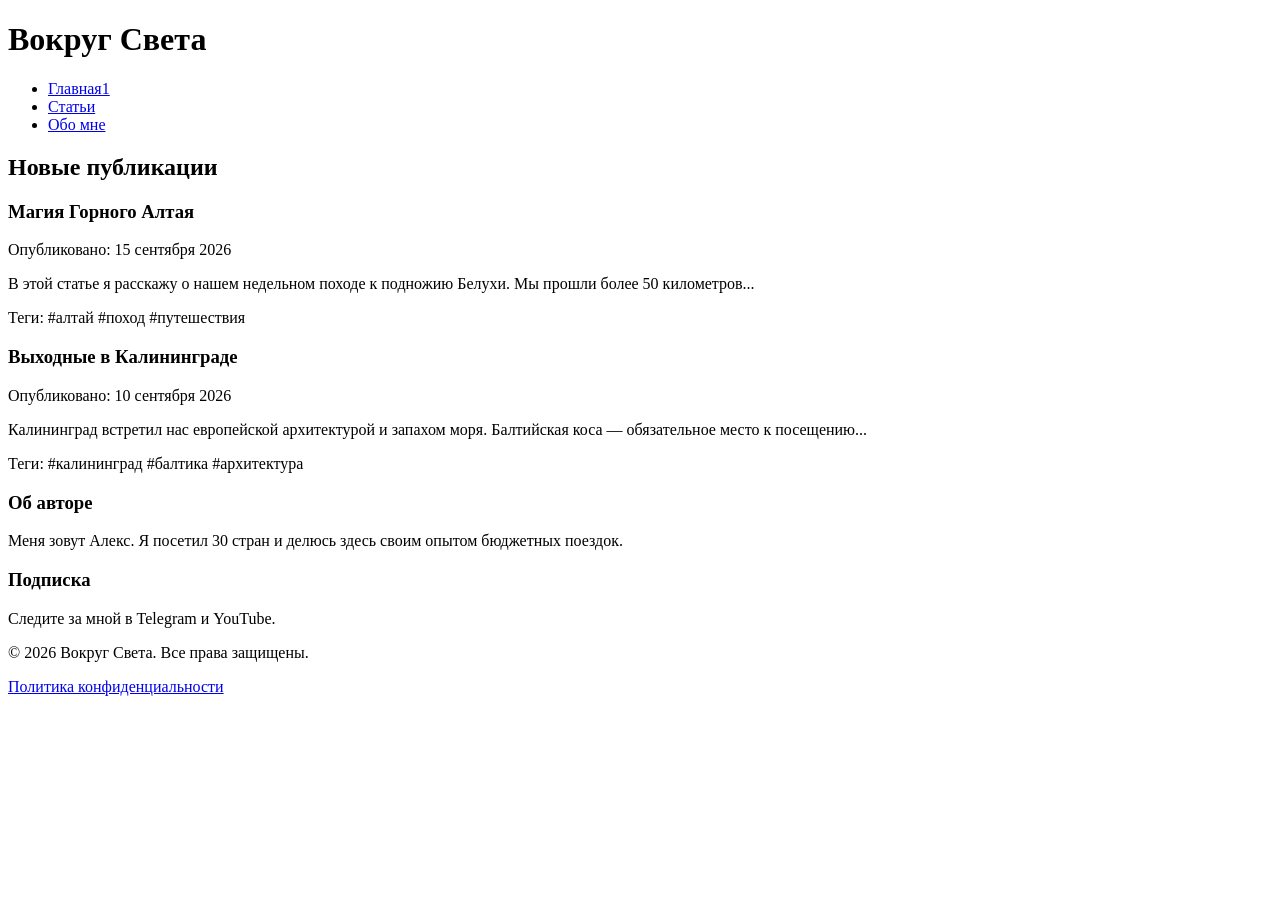
==== index.html @ 43a8d1fc "Add files via upload" ====
<!DOCTYPE html>
<html lang="ru">
<head>
    <meta charset="UTF-8">
    <meta name="viewport" content="width=device-width, initial-scale=1.0">
    <title>Блог о путешествиях | Главная</title>
</head>
<body>

    <!-- Шапка сайта (Заголовок и навигация) -->
    <header>
        <h1>Вокруг Света</h1>
        <nav>
            <ul>
                <li><a href="#home">Главная1</a></li>
                <li><a href="#articles">Статьи</a></li>
                <li><a href="#about">Обо мне</a></li>
            </ul>
        </nav>
    </header>

    <!-- Основное содержимое страницы (только одно на странице) -->
    <main>

        <!-- Крупный логический раздел: Список статей -->
        <section id="articles">
            <h2>Новые публикации</h2>

            <!-- Независимый, самодостаточный блок: Статья 1 -->
            <article>
                <header>
                    <h3>Магия Горного Алтая</h3>
                    <p>Опубликовано: <time datetime="2026-09-15">15 сентября 2026</time></p>
                </header>
                <p>В этой статье я расскажу о нашем недельном походе к подножию Белухи. Мы прошли более 50 километров...</p>
                <footer>
                    <p>Теги: #алтай #поход #путешествия</p>
                </footer>
            </article>

            <!-- Независимый, самодостаточный блок: Статья 2 -->
            <article>
                <header>
                    <h3>Выходные в Калининграде</h3>
                    <p>Опубликовано: <time datetime="2026-09-10">10 сентября 2026</time></p>
                </header>
                <p>Калининград встретил нас европейской архитектурой и запахом моря. Балтийская коса — обязательное место к посещению...</p>
                <footer>
                    <p>Теги: #калининград #балтика #архитектура</p>
                </footer>
            </article>

        </section>

        <!-- Боковая панель (Дополнительный контент, косвенно связанный с основным) -->
        <aside id="about">
            <h3>Об авторе</h3>
            <p>Меня зовут Алекс. Я посетил 30 стран и делюсь здесь своим опытом бюджетных поездок.</p>
            <h3>Подписка</h3>
            <p>Следите за мной в Telegram и YouTube.</p>
        </aside>

    </main>

    <!-- Подвал сайта (Юридическая информация, копирайт) -->
    <footer>
        <p>&copy; 2026 Вокруг Света. Все права защищены.</p>
        <p><a href="#privacy">Политика конфиденциальности</a></p>
    </footer>

</body>
</html>
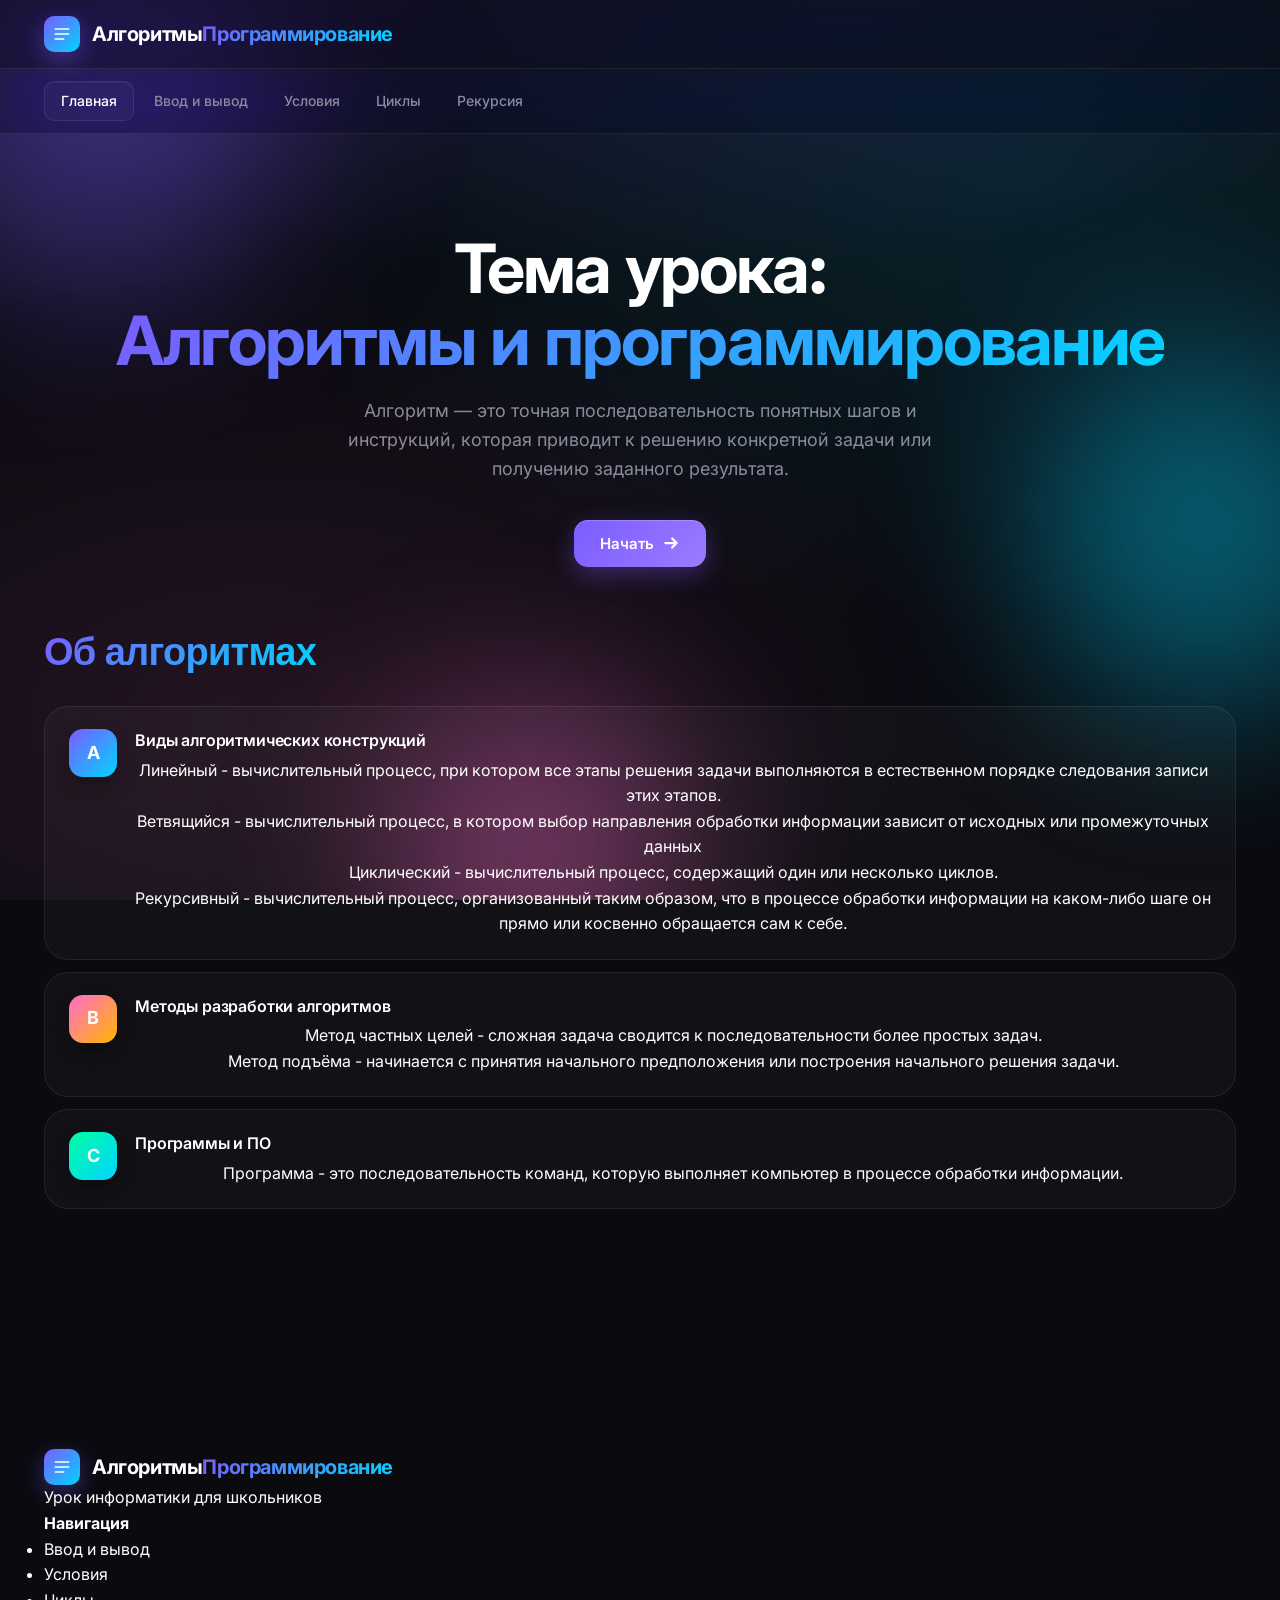
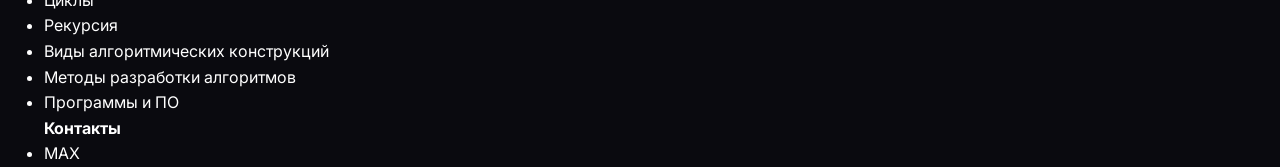
==== commit 308dd045: "Add files via upload" ====
--- a/index.html
+++ b/index.html
@@ -1,72 +1,210 @@
-<!DOCTYPE html>
-<html lang="ru">
-<head>
-    <meta charset="UTF-8">
-    <meta name="viewport" content="width=device-width, initial-scale=1.0">
-    <title>Блог о путешествиях | Главная</title>
-</head>
-<body>
-
-    <!-- Шапка сайта (Заголовок и навигация) -->
-    <header>
-        <h1>Вокруг Света</h1>
-        <nav>
-            <ul>
-                <li><a href="#home">Главная1</a></li>
-                <li><a href="#articles">Статьи</a></li>
-                <li><a href="#about">Обо мне</a></li>
-            </ul>
-        </nav>
-    </header>
-
-    <!-- Основное содержимое страницы (только одно на странице) -->
-    <main>
-
-        <!-- Крупный логический раздел: Список статей -->
-        <section id="articles">
-            <h2>Новые публикации</h2>
-
-            <!-- Независимый, самодостаточный блок: Статья 1 -->
-            <article>
-                <header>
-                    <h3>Магия Горного Алтая</h3>
-                    <p>Опубликовано: <time datetime="2026-09-15">15 сентября 2026</time></p>
-                </header>
-                <p>В этой статье я расскажу о нашем недельном походе к подножию Белухи. Мы прошли более 50 километров...</p>
-                <footer>
-                    <p>Теги: #алтай #поход #путешествия</p>
-                </footer>
-            </article>
-
-            <!-- Независимый, самодостаточный блок: Статья 2 -->
-            <article>
-                <header>
-                    <h3>Выходные в Калининграде</h3>
-                    <p>Опубликовано: <time datetime="2026-09-10">10 сентября 2026</time></p>
-                </header>
-                <p>Калининград встретил нас европейской архитектурой и запахом моря. Балтийская коса — обязательное место к посещению...</p>
-                <footer>
-                    <p>Теги: #калининград #балтика #архитектура</p>
-                </footer>
-            </article>
-
-        </section>
-
-        <!-- Боковая панель (Дополнительный контент, косвенно связанный с основным) -->
-        <aside id="about">
-            <h3>Об авторе</h3>
-            <p>Меня зовут Алекс. Я посетил 30 стран и делюсь здесь своим опытом бюджетных поездок.</p>
-            <h3>Подписка</h3>
-            <p>Следите за мной в Telegram и YouTube.</p>
-        </aside>
-
-    </main>
-
-    <!-- Подвал сайта (Юридическая информация, копирайт) -->
-    <footer>
-        <p>&copy; 2026 Вокруг Света. Все права защищены.</p>
-        <p><a href="#privacy">Политика конфиденциальности</a></p>
-    </footer>
-
-</body>
+<!DOCTYPE html>
+<html lang="ru">
+<head>
+    <meta charset="UTF-8">
+    <meta name="viewport" content="width=device-width, initial-scale=1.0">
+    <title>Алгоритмы и программирование. Урок для школьников</title>
+    <link rel="preconnect" href="https://fonts.googleapis.com">
+    <link rel="preconnect" href="https://fonts.gstatic.com" crossorigin>
+    <link href="https://fonts.googleapis.com/css2?family=Inter:wght@300;400;500;600;700;800;900&family=Space+Grotesk:wght@400;500;600;700&display=swap" rel="stylesheet">
+    <link rel="stylesheet" href="style.css">
+</head>
+<body>
+    <!-- Анимированный фон -->
+    <div class="bg-gradient"></div>
+    <div class="bg-orbs">
+        <div class="orb orb-1"></div>
+        <div class="orb orb-2"></div>
+        <div class="orb orb-3"></div>
+    </div>
+
+    <!-- Шапка -->
+    <header class="header">
+        <div class="container header-inner">
+            <a href="#" class="logo">
+                <div class="logo-mark">
+                    <svg viewBox="0 0 24 24" fill="none" xmlns="http://www.w3.org/2000/svg">
+                        <path d="M4 6h16M4 12h16M4 18h10" stroke="currentColor" stroke-width="2" stroke-linecap="round"/>
+                    </svg>
+                </div>
+                <span class="logo-text">Алгоритмы<em>Программирование</em></span>
+            </a>
+
+            <div class="header-actions">
+                
+            </div>
+        </div>
+    </header>
+
+    <!-- Навигация -->
+    <nav class="navigation">
+        <div class="container nav-inner">
+            <ul class="nav-menu">
+                <li><a href="#" class="nav-link active">Главная</a></li>
+                <li><a href="#" class="nav-link">Ввод и вывод</a></li>
+                <li><a href="#" class="nav-link">Условия</a></li>
+                <li><a href="#" class="nav-link">Циклы</a></li>
+                <li><a href="#" class="nav-link">Рекурсия</a></li>
+            </ul>
+        </div>
+    </nav>
+
+    <!-- Основной контент -->
+    <main class="main">
+        <div class="container">
+
+            <!-- Hero -->
+            <section class="hero">
+                <h1 class="hero-title">
+                    Тема урока:<br>
+                    <span class="gradient-text">Алгоритмы и программирование</span>
+                </h1>
+                <p class="hero-subtitle">
+                    Алгоритм — это точная последовательность понятных шагов и инструкций, 
+                    которая приводит к решению конкретной задачи или получению заданного 
+                    результата.
+                </p>
+                <div class="hero-actions">
+                    <button class="btn btn-primary btn-lg">
+                        Начать
+                        <svg width="18" height="18" viewBox="0 0 16 16" fill="none">
+                            <path d="M3 8h10M9 4l4 4-4 4" stroke="currentColor" stroke-width="2" stroke-linecap="round" stroke-linejoin="round"/>
+                        </svg>
+                    </button>
+                </div>
+
+
+            <!-- Обсуждения -->
+            <section class="section">
+                <div class="section-head">
+                    <h2 class="section-title"><span class="gradient-text">Об алгоритмах</span></h2>
+                </div>
+
+                <div class="discussions-list">
+                    <article class="discussion-item">
+                        <div class="avatar avatar-gradient-1">А</div>
+                        <div class="discussion-content">
+                            <div class="discussion-top">
+                                <h3><a href="#">Виды алгоритмических конструкций</a></h3>
+                            </div>
+                            <p>Линейный - вычислительный процесс, при
+                                котором все этапы решения задачи
+                                выполняются в естественном порядке следования
+                                записи этих этапов.
+                            </p>
+                            <p>Ветвящийся - вычислительный процесс, в котором
+                                выбор направления обработки информации зависит от
+                                исходных или промежуточных данных
+                            </p>
+                            <p>Циклический - вычислительный процесс, содержащий
+                                один или несколько циклов.
+                            </p>
+                            <p>Рекурсивный - вычислительный процесс, организованный
+                                таким образом, что в процессе обработки информации на каком-либо
+                                шаге он прямо или косвенно обращается сам к себе.
+                            </p>
+                            </p>
+                        </div>
+                    </article>
+
+                    <article class="discussion-item">
+                        <div class="avatar avatar-gradient-2">B</div>
+                        <div class="discussion-content">
+                            <div class="discussion-top">
+                                <h3><a href="#">Методы разработки алгоритмов</a></h3>
+                            </div>
+                            <p>Метод частных целей - сложная задача сводится
+                                к последовательности более простых задач.
+                            </p>
+                            <p>Метод подъёма - начинается с принятия начального
+                                предположения или построения начального 
+                                решения задачи.
+                            </p>
+                        </div>
+                    </article>
+
+                    <article class="discussion-item">
+                        <div class="avatar avatar-gradient-3">C</div>
+                        <div class="discussion-content">
+                            <div class="discussion-top">
+                                <h3><a href="#">Программы и ПО</a></h3>
+                            </div>
+                            <p>Программа - это последовательность команд,
+                                которую выполняет компьютер в процессе 
+                                обработки информации.
+                            </p>
+                        </div>
+                    </article>
+                </div>
+            </section>
+
+        </div>
+    </main>
+
+    <!-- Подвал -->
+    <footer class="footer">
+        <div class="container">
+            <div class="footer-grid">
+                <div class="footer-brand">
+                    <div class="logo">
+                        <div class="logo-mark">
+                            <svg viewBox="0 0 24 24" fill="none">
+                                <path d="M4 6h16M4 12h16M4 18h10" stroke="currentColor" stroke-width="2" stroke-linecap="round"/>
+                            </svg>
+                        </div>
+                        <span class="logo-text">Алгоритмы<em>Программирование</em></span>
+                    </div>
+                    <p>Урок информатики для школьников</p>
+                </div>
+
+                <div class="footer-col">
+                    <h4>Навигация</h4>
+                    <ul>
+                        <li><a href="#">Ввод и вывод</a></li>
+                        <li><a href="#">Условия</a></li>
+                        <li><a href="#">Циклы</a></li>
+                        <li><a href="#">Рекурсия</a></li>
+                        <li><a href="#">Виды алгоритмических конструкций</a></li>
+                        <li><a href="#">Методы разработки алгоритмов</a></li>
+                        <li><a href="#">Программы и ПО</a></li>
+                    </ul>
+                </div>
+
+                <div class="footer-col">
+                    <h4>Контакты</h4>
+                    <ul>
+                        <li><a href="#">MAX</a></li>
+                    </ul>
+                </div>
+        </div>
+    </footer>
+
+    <script>
+        // Анимация счётчиков
+        const counters = document.querySelectorAll('.stat-value');
+        const animateCount = (el, target) => {
+            const duration = 1500;
+            const start = performance.now();
+            const step = (now) => {
+                const progress = Math.min((now - start) / duration, 1);
+                const eased = 1 - Math.pow(1 - progress, 3);
+                el.textContent = Math.floor(eased * target).toLocaleString('ru-RU');
+                if (progress < 1) requestAnimationFrame(step);
+            };
+            requestAnimationFrame(step);
+        };
+
+        const observer = new IntersectionObserver((entries) => {
+            entries.forEach(entry => {
+                if (entry.isIntersecting) {
+                    const el = entry.target;
+                    animateCount(el, parseInt(el.dataset.count));
+                    observer.unobserve(el);
+                }
+            });
+        }, { threshold: 0.5 });
+
+        counters.forEach(c => observer.observe(c));
+    </script>
+</body>
 </html>
--- a/style.css
+++ b/style.css
@@ -0,0 +1,692 @@
+/* ============ RESET & BASE ============ */
+*, *::before, *::after {
+    margin: 0;
+    padding: 0;
+    box-sizing: border-box;
+}
+
+:root {
+    --bg: #0a0a0f;
+    --bg-soft: #12121a;
+    --surface: rgba(255, 255, 255, 0.03);
+    --surface-hover: rgba(255, 255, 255, 0.06);
+    --border: rgba(255, 255, 255, 0.08);
+    --border-hover: rgba(255, 255, 255, 0.15);
+    --text: #ffffff;
+    --text-muted: #8b8b9e;
+    --text-dim: #5a5a6e;
+    --accent: #7c5cff;
+    --accent-2: #00d4ff;
+    --accent-3: #ff6bcb;
+    --success: #00ffa3;
+    --warning: #ffb800;
+    --radius: 16px;
+    --radius-lg: 24px;
+    --radius-sm: 10px;
+}
+
+html {
+    scroll-behavior: smooth;
+}
+
+body {
+    font-family: 'Inter', -apple-system, BlinkMacSystemFont, sans-serif;
+    background: var(--bg);
+    color: var(--text);
+    line-height: 1.6;
+    min-height: 100vh;
+    overflow-x: hidden;
+    -webkit-font-smoothing: antialiased;
+    -moz-osx-font-smoothing: grayscale;
+}
+
+.container {
+    max-width: 1240px;
+    margin: 0 auto;
+    padding: 0 24px;
+    position: relative;
+    z-index: 2;
+}
+
+a {
+    color: inherit;
+    text-decoration: none;
+}
+
+/* ============ ФОН ============ */
+.bg-gradient {
+    position: fixed;
+    inset: 0;
+    background:
+        radial-gradient(ellipse 80% 50% at 50% -20%, rgba(124, 92, 255, 0.25), transparent),
+        radial-gradient(ellipse 60% 50% at 80% 20%, rgba(0, 212, 255, 0.12), transparent),
+        radial-gradient(ellipse 60% 50% at 20% 80%, rgba(255, 107, 203, 0.1), transparent);
+    z-index: 0;
+    pointer-events: none;
+}
+
+.bg-orbs {
+    position: fixed;
+    inset: 0;
+    overflow: hidden;
+    z-index: 0;
+    pointer-events: none;
+}
+
+.orb {
+    position: absolute;
+    border-radius: 50%;
+    filter: blur(90px);
+    opacity: 0.4;
+    animation: float 20s ease-in-out infinite;
+}
+
+.orb-1 {
+    width: 400px; height: 400px;
+    background: #7c5cff;
+    top: -100px; left: -100px;
+}
+
+.orb-2 {
+    width: 350px; height: 350px;
+    background: #00d4ff;
+    top: 40%; right: -100px;
+    animation-delay: -7s;
+}
+
+.orb-3 {
+    width: 300px; height: 300px;
+    background: #ff6bcb;
+    bottom: -100px; left: 30%;
+    animation-delay: -14s;
+}
+
+@keyframes float {
+    0%, 100% { transform: translate(0, 0) scale(1); }
+    33%      { transform: translate(60px, -40px) scale(1.1); }
+    66%      { transform: translate(-40px, 50px) scale(0.95); }
+}
+
+/* ============ ШАПКА ============ */
+.header {
+    position: sticky;
+    top: 0;
+    z-index: 100;
+    padding: 16px 0;
+    background: rgba(10, 10, 15, 0.6);
+    backdrop-filter: blur(20px) saturate(180%);
+    -webkit-backdrop-filter: blur(20px) saturate(180%);
+    border-bottom: 1px solid var(--border);
+}
+
+.header-inner {
+    display: flex;
+    align-items: center;
+    justify-content: space-between;
+    gap: 20px;
+}
+
+.logo {
+    display: flex;
+    align-items: center;
+    gap: 12px;
+    font-weight: 700;
+    font-size: 20px;
+    letter-spacing: -0.02em;
+}
+
+.logo-mark {
+    width: 36px;
+    height: 36px;
+    display: grid;
+    place-items: center;
+    border-radius: 10px;
+    background: linear-gradient(135deg, var(--accent), var(--accent-2));
+    color: white;
+    box-shadow: 0 8px 24px rgba(124, 92, 255, 0.4);
+}
+
+.logo-mark svg { width: 20px; height: 20px; }
+
+.logo-text em {
+    font-style: normal;
+    background: linear-gradient(135deg, var(--accent), var(--accent-2));
+    -webkit-background-clip: text;
+    background-clip: text;
+    -webkit-text-fill-color: transparent;
+}
+
+.header-actions {
+    display: flex;
+    gap: 10px;
+}
+
+/* ============ КНОПКИ ============ */
+.btn {
+    display: inline-flex;
+    align-items: center;
+    justify-content: center;
+    gap: 8px;
+    padding: 10px 18px;
+    border-radius: 12px;
+    border: none;
+    font-family: inherit;
+    font-size: 14px;
+    font-weight: 600;
+    cursor: pointer;
+    transition: all 0.25s cubic-bezier(0.4, 0, 0.2, 1);
+    white-space: nowrap;
+}
+
+.btn-lg {
+    padding: 14px 26px;
+    font-size: 15px;
+    border-radius: 14px;
+}
+
+.btn-ghost {
+    background: transparent;
+    color: var(--text);
+}
+
+.btn-ghost:hover {
+    background: var(--surface-hover);
+}
+
+.btn-primary {
+    background: linear-gradient(135deg, var(--accent), #9b7cff);
+    color: white;
+    box-shadow: 0 8px 24px rgba(124, 92, 255, 0.35), inset 0 1px 0 rgba(255,255,255,0.2);
+}
+
+.btn-primary:hover {
+    transform: translateY(-2px);
+    box-shadow: 0 12px 32px rgba(124, 92, 255, 0.5), inset 0 1px 0 rgba(255,255,255,0.2);
+}
+
+.btn-glass {
+    background: var(--surface);
+    color: var(--text);
+    border: 1px solid var(--border);
+    backdrop-filter: blur(10px);
+}
+
+.btn-glass:hover {
+    background: var(--surface-hover);
+    border-color: var(--border-hover);
+    transform: translateY(-2px);
+}
+
+/* ============ НАВИГАЦИЯ ============ */
+.navigation {
+    position: sticky;
+    top: 69px;
+    z-index: 90;
+    padding: 12px 0;
+    background: rgba(10, 10, 15, 0.4);
+    backdrop-filter: blur(20px) saturate(180%);
+    -webkit-backdrop-filter: blur(20px) saturate(180%);
+    border-bottom: 1px solid var(--border);
+}
+
+.nav-inner {
+    display: flex;
+    align-items: center;
+    justify-content: space-between;
+    gap: 20px;
+}
+
+.nav-menu {
+    display: flex;
+    align-items: center;
+    gap: 4px;
+    list-style: none;
+}
+
+.nav-link {
+    display: block;
+    padding: 8px 16px;
+    font-size: 14px;
+    font-weight: 500;
+    color: var(--text-muted);
+    border-radius: 10px;
+    transition: all 0.2s ease;
+}
+
+.nav-link:hover {
+    color: var(--text);
+    background: var(--surface-hover);
+}
+
+.nav-link.active {
+    color: var(--text);
+    background: var(--surface);
+    border: 1px solid var(--border);
+    box-shadow: inset 0 1px 0 rgba(255,255,255,0.05);
+}
+
+.search-box {
+    display: flex;
+    align-items: center;
+    gap: 10px;
+    padding: 8px 12px 8px 14px;
+    background: var(--surface);
+    border: 1px solid var(--border);
+    border-radius: 12px;
+    width: 320px;
+    transition: all 0.2s ease;
+}
+
+.search-box:focus-within {
+    border-color: var(--accent);
+    box-shadow: 0 0 0 4px rgba(124, 92, 255, 0.15);
+    background: var(--surface-hover);
+}
+
+.search-icon {
+    color: var(--text-muted);
+    flex-shrink: 0;
+}
+
+.search-input {
+    flex: 1;
+    background: transparent;
+    border: none;
+    outline: none;
+    color: var(--text);
+    font-family: inherit;
+    font-size: 14px;
+    min-width: 0;
+}
+
+.search-input::placeholder {
+    color: var(--text-dim);
+}
+
+.search-kbd {
+    padding: 3px 7px;
+    font-family: 'Space Grotesk', monospace;
+    font-size: 11px;
+    color: var(--text-muted);
+    background: rgba(255,255,255,0.05);
+    border: 1px solid var(--border);
+    border-radius: 5px;
+}
+
+/* ============ ГЛАВНЫЙ БЛОК ============ */
+.main {
+    padding: 60px 0 80px;
+    position: relative;
+    z-index: 1;
+}
+
+/* ============ HERO ============ */
+.hero {
+    text-align: center;
+    padding: 40px 0 80px;
+    position: relative;
+}
+
+.hero-badge {
+    display: inline-flex;
+    align-items: center;
+    gap: 10px;
+    padding: 8px 16px;
+    background: var(--surface);
+    border: 1px solid var(--border);
+    border-radius: 100px;
+    font-size: 13px;
+    color: var(--text-muted);
+    margin-bottom: 28px;
+    backdrop-filter: blur(10px);
+}
+
+.pulse-dot {
+    width: 8px;
+    height: 8px;
+    background: var(--success);
+    border-radius: 50%;
+    position: relative;
+    box-shadow: 0 0 12px var(--success);
+}
+
+.pulse-dot::after {
+    content: '';
+    position: absolute;
+    inset: -4px;
+    border-radius: 50%;
+    background: var(--success);
+    opacity: 0.4;
+    animation: pulse 2s ease-out infinite;
+}
+
+@keyframes pulse {
+    0%   { transform: scale(1); opacity: 0.4; }
+    100% { transform: scale(2); opacity: 0; }
+}
+
+.hero-title {
+    font-family: 'Space Grotesk', 'Inter', sans-serif;
+    font-size: clamp(36px, 6vw, 68px);
+    font-weight: 700;
+    line-height: 1.05;
+    letter-spacing: -0.03em;
+    margin-bottom: 20px;
+}
+
+.gradient-text {
+    background: linear-gradient(135deg, #7c5cff 0%, #00d4ff 50%, #ff6bcb 100%);
+    -webkit-background-clip: text;
+    background-clip: text;
+    -webkit-text-fill-color: transparent;
+    background-size: 200% 200%;
+    animation: gradient-shift 6s ease infinite;
+}
+
+@keyframes gradient-shift {
+    0%, 100% { background-position: 0% 50%; }
+    50%      { background-position: 100% 50%; }
+}
+
+.hero-subtitle {
+    font-size: clamp(15px, 1.6vw, 18px);
+    color: var(--text-muted);
+    max-width: 620px;
+    margin: 0 auto 36px;
+    line-height: 1.6;
+}
+
+.hero-actions {
+    display: flex;
+    gap: 12px;
+    justify-content: center;
+    flex-wrap: wrap;
+    margin-bottom: 64px;
+}
+
+.hero-stats {
+    display: grid;
+    grid-template-columns: repeat(4, 1fr);
+    gap: 16px;
+    max-width: 900px;
+    margin: 0 auto;
+}
+
+.stat-card {
+    padding: 24px 20px;
+    background: var(--surface);
+    border: 1px solid var(--border);
+    border-radius: var(--radius);
+    backdrop-filter: blur(10px);
+    transition: all 0.3s ease;
+}
+
+.stat-card:hover {
+    background: var(--surface-hover);
+    border-color: var(--border-hover);
+    transform: translateY(-4px);
+}
+
+.stat-value {
+    font-family: 'Space Grotesk', sans-serif;
+    font-size: clamp(24px, 3vw, 36px);
+    font-weight: 700;
+    letter-spacing: -0.02em;
+    background: linear-gradient(135deg, #ffffff, #8b8b9e);
+    -webkit-background-clip: text;
+    background-clip: text;
+    -webkit-text-fill-color: transparent;
+    margin-bottom: 4px;
+}
+
+.stat-label {
+    font-size: 13px;
+    color: var(--text-muted);
+    text-transform: uppercase;
+    letter-spacing: 0.08em;
+    font-weight: 500;
+}
+
+/* ============ СЕКЦИИ ============ */
+.section {
+    margin-bottom: 80px;
+}
+
+.section-head {
+    display: flex;
+    align-items: flex-end;
+    justify-content: space-between;
+    gap: 20px;
+    margin-bottom: 32px;
+    flex-wrap: wrap;
+}
+
+.section-title {
+    font-family: 'Space Grotesk', sans-serif;
+    font-size: clamp(26px, 3.2vw, 38px);
+    font-weight: 700;
+    letter-spacing: -0.02em;
+    line-height: 1.15;
+}
+
+.link-arrow {
+    font-size: 14px;
+    font-weight: 600;
+    color: var(--text-muted);
+    transition: color 0.2s ease;
+}
+
+.link-arrow:hover {
+    color: var(--accent);
+}
+
+/* ============ КАТЕГОРИИ ============ */
+.categories-grid {
+    display: grid;
+    grid-template-columns: repeat(auto-fit, minmax(260px, 1fr));
+    gap: 16px;
+}
+
+.category-card {
+    position: relative;
+    padding: 28px 24px;
+    background: var(--surface);
+    border: 1px solid var(--border);
+    border-radius: var(--radius-lg);
+    overflow: hidden;
+    transition: all 0.35s cubic-bezier(0.4, 0, 0.2, 1);
+    display: flex;
+    flex-direction: column;
+    gap: 12px;
+}
+
+.category-card:hover {
+    transform: translateY(-6px);
+    border-color: var(--border-hover);
+    background: var(--surface-hover);
+}
+
+.category-glow {
+    position: absolute;
+    top: -60px;
+    right: -60px;
+    width: 160px;
+    height: 160px;
+    border-radius: 50%;
+    filter: blur(60px);
+    opacity: 0.5;
+    transition: opacity 0.35s ease;
+    pointer-events: none;
+}
+
+.category-card:hover .category-glow { opacity: 0.9; }
+
+.glow-blue   { background: #00d4ff; }
+.glow-purple { background: #7c5cff; }
+.glow-green  { background: #00ffa3; }
+.glow-orange { background: #ff6bcb; }
+
+.category-icon {
+    width: 48px;
+    height: 48px;
+    display: grid;
+    place-items: center;
+    font-size: 24px;
+    background: rgba(255,255,255,0.05);
+    border: 1px solid var(--border);
+    border-radius: 12px;
+    margin-bottom: 4px;
+}
+
+.category-card h3 {
+    font-size: 17px;
+    font-weight: 600;
+    letter-spacing: -0.01em;
+    color: var(--text);
+}
+
+.category-card p {
+    font-size: 13px;
+    color: var(--text-muted);
+    line-height: 1.5;
+    flex: 1;
+}
+
+.category-meta {
+    display: flex;
+    align-items: center;
+    gap: 8px;
+    font-size: 12px;
+    color: var(--text-dim);
+    padding-top: 12px;
+    border-top: 1px solid var(--border);
+    margin-top: auto;
+}
+
+.dot {
+    width: 3px;
+    height: 3px;
+    background: var(--text-dim);
+    border-radius: 50%;
+}
+
+/* ============ ОБСУЖДЕНИЯ ============ */
+.discussions-list {
+    display: flex;
+    flex-direction: column;
+    gap: 12px;
+}
+
+.discussion-item {
+    display: flex;
+    gap: 18px;
+    padding: 22px 24px;
+    background: var(--surface);
+    border: 1px solid var(--border);
+    border-radius: var(--radius-lg);
+    transition: all 0.3s cubic-bezier(0.4, 0, 0.2, 1);
+    position: relative;
+    overflow: hidden;
+}
+
+.discussion-item::before {
+    content: '';
+    position: absolute;
+    left: 0;
+    top: 0;
+    bottom: 0;
+    width: 2px;
+    background: linear-gradient(180deg, var(--accent), var(--accent-2));
+    opacity: 0;
+    transition: opacity 0.3s ease;
+}
+
+.discussion-item:hover {
+    background: var(--surface-hover);
+    border-color: var(--border-hover);
+    transform: translateX(4px);
+}
+
+.discussion-item:hover::before {
+    opacity: 1;
+}
+
+.avatar {
+    width: 48px;
+    height: 48px;
+    border-radius: 14px;
+    display: grid;
+    place-items: center;
+    font-weight: 700;
+    font-size: 18px;
+    color: white;
+    flex-shrink: 0;
+    box-shadow: 0 8px 20px rgba(0,0,0,0.3);
+}
+
+.avatar-gradient-1 {
+    background: linear-gradient(135deg, #7c5cff, #00d4ff);
+}
+.avatar-gradient-2 {
+    background: linear-gradient(135deg, #ff6bcb, #ffb800);
+}
+.avatar-gradient-3 {
+    background: linear-gradient(135deg, #00ffa3, #00d4ff);
+}
+
+.discussion-content {
+    flex: 1;
+    min-width: 0;
+}
+
+.discussion-top {
+    display: flex;
+    align-items: center;
+    gap: 10px;
+    margin-bottom: 6px;
+    flex-wrap: wrap;
+}
+
+.discussion-top h3 {
+    font-size: 16px;
+    font-weight: 600;
+    letter-spacing: -0.01em;
+    line-height: 1.4;
+}
+
+.discussion-top h3 a {
+    color: var(--text);
+    transition: color 0.2s ease;
+}
+
+.discussion-top h3 a:hover {
+    color: var(--accent);
+}
+
+.tag {
+    display: inline-flex;
+    align-items: center;
+    padding: 3px 9px;
+    font-size: 11px;
+    font-weight: 600;
+    border-radius: 100px;
+    letter-spacing: 0.02em;
+    white-space: nowrap;
+}
+
+.tag-hot {
+    background: rgba(255, 107, 203, 0.15);
+    color: #ff6bcb;
+    border: 1px solid rgba(255, 107, 203, 0.3);
+}
+
+.tag-pinned {
+    background: rgba(255, 184, 0, 0.15);
+    color: #ffb800;
+    border: 1px solid rgba(255, 184, 0, 0.3);
+}
+
+.tag-new {
+    background: rgba(0, 255, 163, 0.15);
+    color: #00ffa3;
+    border: 1px solid rgba(0, 255, 163, 0
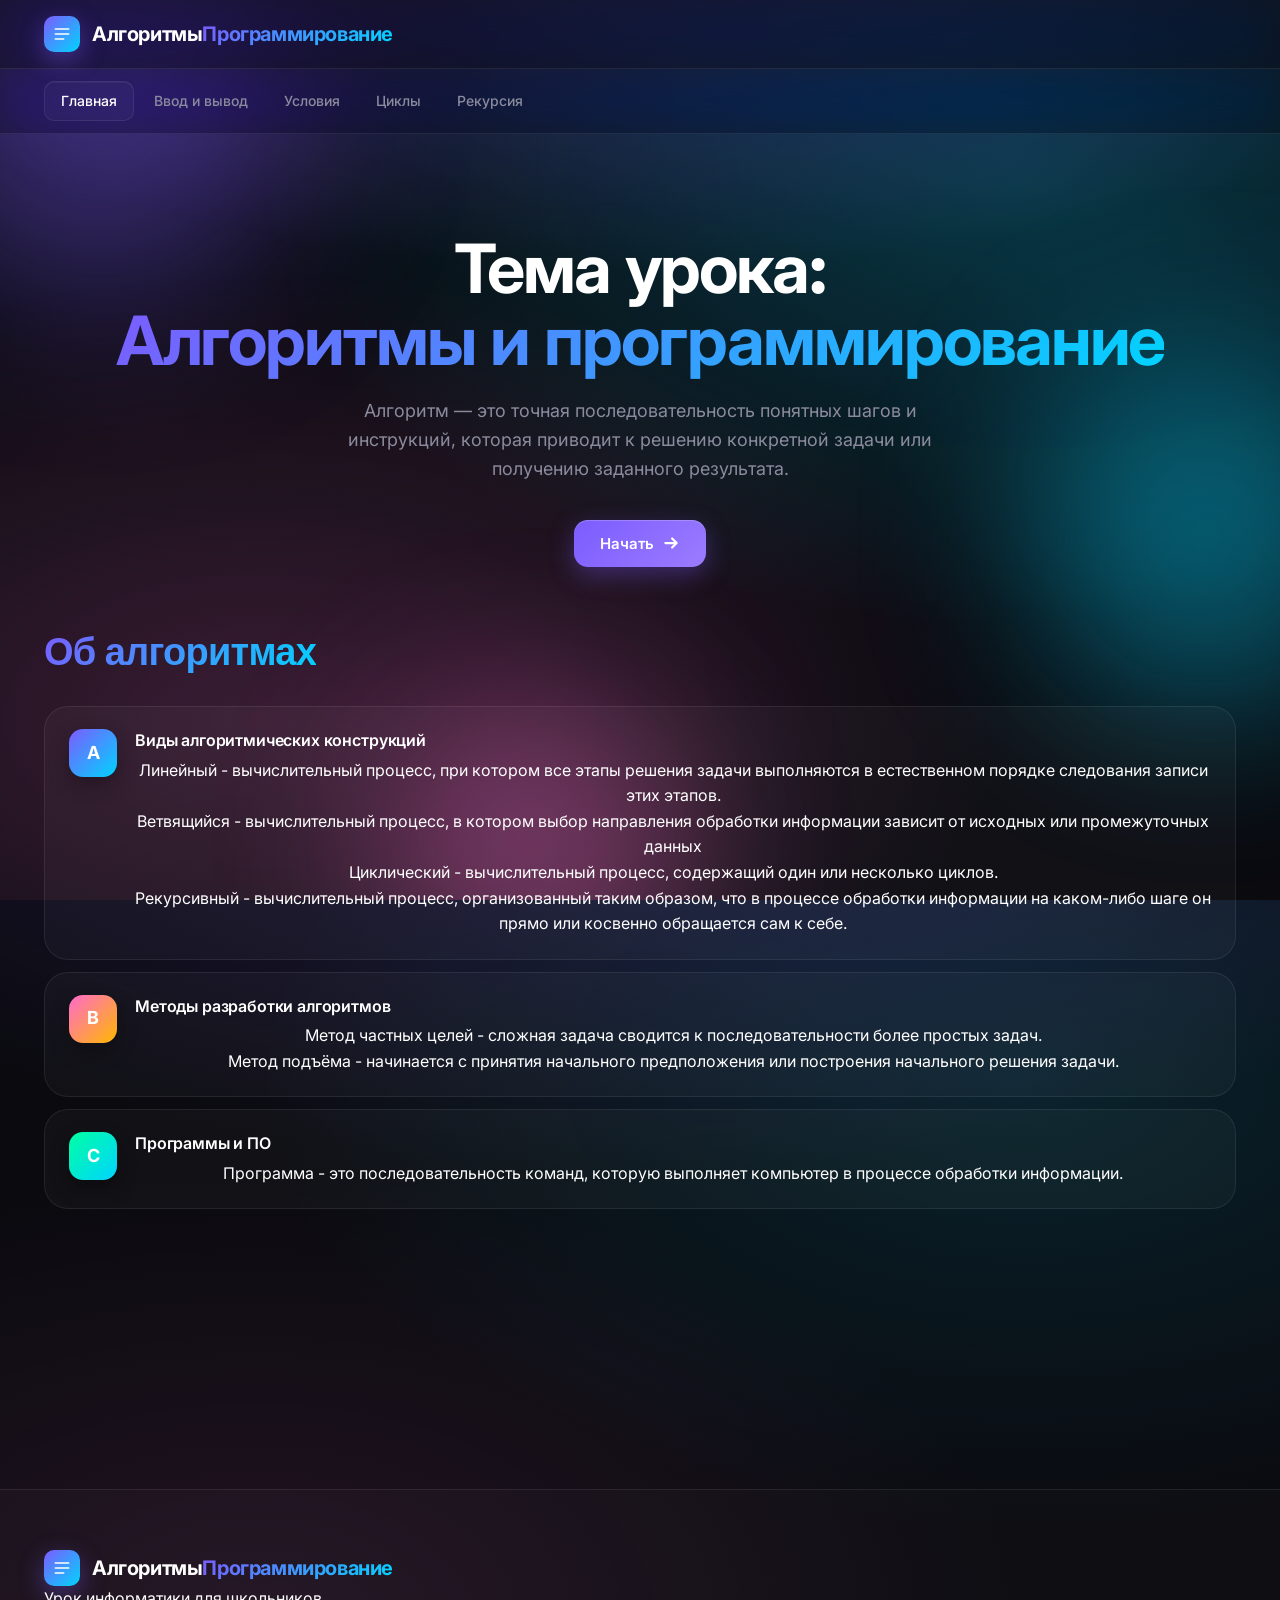
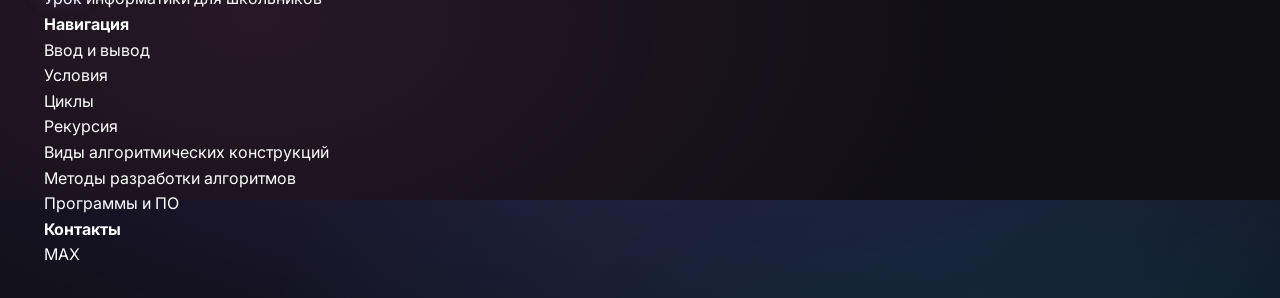
==== commit c20d6262: "Add files via upload" ====
--- a/index.html
+++ b/index.html
@@ -21,7 +21,7 @@
     <!-- Шапка -->
     <header class="header">
         <div class="container header-inner">
-            <a href="#" class="logo">
+            <a href="index.html" class="logo">
                 <div class="logo-mark">
                     <svg viewBox="0 0 24 24" fill="none" xmlns="http://www.w3.org/2000/svg">
                         <path d="M4 6h16M4 12h16M4 18h10" stroke="currentColor" stroke-width="2" stroke-linecap="round"/>
@@ -40,11 +40,11 @@
     <nav class="navigation">
         <div class="container nav-inner">
             <ul class="nav-menu">
-                <li><a href="#" class="nav-link active">Главная</a></li>
-                <li><a href="#" class="nav-link">Ввод и вывод</a></li>
-                <li><a href="#" class="nav-link">Условия</a></li>
-                <li><a href="#" class="nav-link">Циклы</a></li>
-                <li><a href="#" class="nav-link">Рекурсия</a></li>
+                <li><a href="index.html" class="nav-link active">Главная</a></li>
+                <li><a href="vvod.html" class="nav-link">Ввод и вывод</a></li>
+                <li><a href="yslovia.html" class="nav-link">Условия</a></li>
+                <li><a href="cicili.html" class="nav-link">Циклы</a></li>
+                <li><a href="recyrsia.html" class="nav-link">Рекурсия</a></li>
             </ul>
         </div>
     </nav>
@@ -65,12 +65,12 @@
                     результата.
                 </p>
                 <div class="hero-actions">
-                    <button class="btn btn-primary btn-lg">
+                    <form action="vvod.html"><button class="btn btn-primary btn-lg">
                         Начать
                         <svg width="18" height="18" viewBox="0 0 16 16" fill="none">
                             <path d="M3 8h10M9 4l4 4-4 4" stroke="currentColor" stroke-width="2" stroke-linecap="round" stroke-linejoin="round"/>
                         </svg>
-                    </button>
+                    </button></form>
                 </div>
 
 
@@ -85,7 +85,7 @@
                         <div class="avatar avatar-gradient-1">А</div>
                         <div class="discussion-content">
                             <div class="discussion-top">
-                                <h3><a href="#">Виды алгоритмических конструкций</a></h3>
+                                <h3><a href="vidi.html">Виды алгоритмических конструкций</a></h3>
                             </div>
                             <p>Линейный - вычислительный процесс, при
                                 котором все этапы решения задачи
@@ -111,7 +111,7 @@
                         <div class="avatar avatar-gradient-2">B</div>
                         <div class="discussion-content">
                             <div class="discussion-top">
-                                <h3><a href="#">Методы разработки алгоритмов</a></h3>
+                                <h3><a href="metodi.html">Методы разработки алгоритмов</a></h3>
                             </div>
                             <p>Метод частных целей - сложная задача сводится
                                 к последовательности более простых задач.
@@ -127,7 +127,7 @@
                         <div class="avatar avatar-gradient-3">C</div>
                         <div class="discussion-content">
                             <div class="discussion-top">
-                                <h3><a href="#">Программы и ПО</a></h3>
+                                <h3><a href="prog.html">Программы и ПО</a></h3>
                             </div>
                             <p>Программа - это последовательность команд,
                                 которую выполняет компьютер в процессе 
@@ -160,13 +160,13 @@
                 <div class="footer-col">
                     <h4>Навигация</h4>
                     <ul>
-                        <li><a href="#">Ввод и вывод</a></li>
-                        <li><a href="#">Условия</a></li>
-                        <li><a href="#">Циклы</a></li>
-                        <li><a href="#">Рекурсия</a></li>
-                        <li><a href="#">Виды алгоритмических конструкций</a></li>
-                        <li><a href="#">Методы разработки алгоритмов</a></li>
-                        <li><a href="#">Программы и ПО</a></li>
+                        <li><a href="vvod.html">Ввод и вывод</a></li>
+                        <li><a href="yslovia.html">Условия</a></li>
+                        <li><a href="cicili.html">Циклы</a></li>
+                        <li><a href="recyrsia.html">Рекурсия</a></li>
+                        <li><a href="vidi.html">Виды алгоритмических конструкций</a></li>
+                        <li><a href="metodi.html">Методы разработки алгоритмов</a></li>
+                        <li><a href="prog.html">Программы и ПО</a></li>
                     </ul>
                 </div>
 
--- a/style.css
+++ b/style.css
@@ -1,524 +1,525 @@
-/* ============ RESET & BASE ============ */
-*, *::before, *::after {
-    margin: 0;
-    padding: 0;
-    box-sizing: border-box;
-}
-
+/* ============================================================
+   1. RESET & BASE
+   ============================================================ */
+*,
+*::before,
+*::after {
+  margin: 0;
+  padding: 0;
+  box-sizing: border-box;
+}
+
+html { scroll-behavior: smooth; }
+html, body { height: 100%; }
+
+/* ============================================================
+   2. ПЕРЕМЕННЫЕ
+   ============================================================ */
 :root {
-    --bg: #0a0a0f;
-    --bg-soft: #12121a;
-    --surface: rgba(255, 255, 255, 0.03);
-    --surface-hover: rgba(255, 255, 255, 0.06);
-    --border: rgba(255, 255, 255, 0.08);
-    --border-hover: rgba(255, 255, 255, 0.15);
-    --text: #ffffff;
-    --text-muted: #8b8b9e;
-    --text-dim: #5a5a6e;
-    --accent: #7c5cff;
-    --accent-2: #00d4ff;
-    --accent-3: #ff6bcb;
-    --success: #00ffa3;
-    --warning: #ffb800;
-    --radius: 16px;
-    --radius-lg: 24px;
-    --radius-sm: 10px;
-}
-
-html {
-    scroll-behavior: smooth;
-}
-
+  --bg: #0a0a0f;
+  --bg-soft: #12121a;
+  --surface: rgba(255, 255, 255, 0.03);
+  --surface-hover: rgba(255, 255, 255, 0.06);
+  --border: rgba(255, 255, 255, 0.08);
+  --border-hover: rgba(255, 255, 255, 0.15);
+  --text: #ffffff;
+  --text-muted: #8b8b9e;
+  --text-dim: #5a5a6e;
+  --accent: #7c5cff;
+  --accent-2: #00d4ff;
+  --accent-3: #ff6bcb;
+  --success: #00ffa3;
+  --warning: #ffb800;
+  --radius: 16px;
+  --radius-lg: 24px;
+  --radius-sm: 10px;
+}
+
+/* ============================================================
+   3. BODY — по умолчанию ТЁМНАЯ ТЕМА
+      (для главной и игровой страниц)
+   ============================================================ */
 body {
-    font-family: 'Inter', -apple-system, BlinkMacSystemFont, sans-serif;
-    background: var(--bg);
-    color: var(--text);
-    line-height: 1.6;
-    min-height: 100vh;
-    overflow-x: hidden;
-    -webkit-font-smoothing: antialiased;
-    -moz-osx-font-smoothing: grayscale;
-}
-
+  font-family: 'Inter', -apple-system, BlinkMacSystemFont, "Segoe UI",
+               Roboto, "Helvetica Neue", Arial, sans-serif;
+  background: var(--bg);
+  background-image:
+    radial-gradient(ellipse 80% 50% at 50% -20%, rgba(124, 92, 255, 0.22), transparent),
+    radial-gradient(ellipse 60% 50% at 80% 20%,  rgba(0, 212, 255, 0.12), transparent),
+    radial-gradient(ellipse 60% 50% at 20% 80%,  rgba(255, 107, 203, 0.10), transparent);
+  color: var(--text);
+  line-height: 1.6;
+  min-height: 100vh;
+  overflow-x: hidden;
+  -webkit-font-smoothing: antialiased;
+  -moz-osx-font-smoothing: grayscale;
+}
+
+a { color: inherit; text-decoration: none; }
+ul { list-style: none; }
+button { font-family: inherit; cursor: pointer; border: none; }
+
+/* ============================================================
+   4. КОНТЕЙНЕР
+   ============================================================ */
 .container {
-    max-width: 1240px;
-    margin: 0 auto;
-    padding: 0 24px;
-    position: relative;
-    z-index: 2;
-}
-
-a {
-    color: inherit;
-    text-decoration: none;
-}
-
-/* ============ ФОН ============ */
+  max-width: 1240px;
+  margin: 0 auto;
+  padding: 0 24px;
+  position: relative;
+  z-index: 2;
+}
+
+/* ============================================================
+   5. ФОНОВЫЕ ДЕКОРАЦИИ
+   ============================================================ */
 .bg-gradient {
-    position: fixed;
-    inset: 0;
-    background:
-        radial-gradient(ellipse 80% 50% at 50% -20%, rgba(124, 92, 255, 0.25), transparent),
-        radial-gradient(ellipse 60% 50% at 80% 20%, rgba(0, 212, 255, 0.12), transparent),
-        radial-gradient(ellipse 60% 50% at 20% 80%, rgba(255, 107, 203, 0.1), transparent);
-    z-index: 0;
-    pointer-events: none;
+  position: fixed;
+  inset: 0;
+  background:
+    radial-gradient(ellipse 80% 50% at 50% -20%, rgba(124, 92, 255, 0.25), transparent),
+    radial-gradient(ellipse 60% 50% at 80% 20%,  rgba(0, 212, 255, 0.12), transparent),
+    radial-gradient(ellipse 60% 50% at 20% 80%,  rgba(255, 107, 203, 0.10), transparent);
+  z-index: 0;
+  pointer-events: none;
 }
 
 .bg-orbs {
-    position: fixed;
-    inset: 0;
-    overflow: hidden;
-    z-index: 0;
-    pointer-events: none;
+  position: fixed;
+  inset: 0;
+  overflow: hidden;
+  z-index: 0;
+  pointer-events: none;
 }
 
 .orb {
-    position: absolute;
-    border-radius: 50%;
-    filter: blur(90px);
-    opacity: 0.4;
-    animation: float 20s ease-in-out infinite;
-}
-
-.orb-1 {
-    width: 400px; height: 400px;
-    background: #7c5cff;
-    top: -100px; left: -100px;
-}
-
-.orb-2 {
-    width: 350px; height: 350px;
-    background: #00d4ff;
-    top: 40%; right: -100px;
-    animation-delay: -7s;
-}
-
-.orb-3 {
-    width: 300px; height: 300px;
-    background: #ff6bcb;
-    bottom: -100px; left: 30%;
-    animation-delay: -14s;
-}
+  position: absolute;
+  border-radius: 50%;
+  filter: blur(90px);
+  opacity: 0.4;
+  animation: float 20s ease-in-out infinite;
+}
+
+.orb-1 { width: 400px; height: 400px; background: #7c5cff; top: -100px; left: -100px; }
+.orb-2 { width: 350px; height: 350px; background: #00d4ff; top: 40%; right: -100px; animation-delay: -7s; }
+.orb-3 { width: 300px; height: 300px; background: #ff6bcb; bottom: -100px; left: 30%; animation-delay: -14s; }
 
 @keyframes float {
-    0%, 100% { transform: translate(0, 0) scale(1); }
-    33%      { transform: translate(60px, -40px) scale(1.1); }
-    66%      { transform: translate(-40px, 50px) scale(0.95); }
-}
-
-/* ============ ШАПКА ============ */
+  0%, 100% { transform: translate(0, 0) scale(1); }
+  33%      { transform: translate(60px, -40px) scale(1.1); }
+  66%      { transform: translate(-40px, 50px) scale(0.95); }
+}
+
+/* ============================================================
+   6. ШАПКА (тёмная)
+   ============================================================ */
 .header {
-    position: sticky;
-    top: 0;
-    z-index: 100;
-    padding: 16px 0;
-    background: rgba(10, 10, 15, 0.6);
-    backdrop-filter: blur(20px) saturate(180%);
-    -webkit-backdrop-filter: blur(20px) saturate(180%);
-    border-bottom: 1px solid var(--border);
+  position: sticky;
+  top: 0;
+  z-index: 100;
+  padding: 16px 0;
+  background: rgba(10, 10, 15, 0.6);
+  backdrop-filter: blur(20px) saturate(180%);
+  -webkit-backdrop-filter: blur(20px) saturate(180%);
+  border-bottom: 1px solid var(--border);
 }
 
 .header-inner {
-    display: flex;
-    align-items: center;
-    justify-content: space-between;
-    gap: 20px;
+  display: flex;
+  align-items: center;
+  justify-content: space-between;
+  gap: 20px;
 }
 
 .logo {
-    display: flex;
-    align-items: center;
-    gap: 12px;
-    font-weight: 700;
-    font-size: 20px;
-    letter-spacing: -0.02em;
+  display: flex;
+  align-items: center;
+  gap: 12px;
+  font-weight: 700;
+  font-size: 20px;
+  letter-spacing: -0.02em;
 }
 
 .logo-mark {
-    width: 36px;
-    height: 36px;
-    display: grid;
-    place-items: center;
-    border-radius: 10px;
-    background: linear-gradient(135deg, var(--accent), var(--accent-2));
-    color: white;
-    box-shadow: 0 8px 24px rgba(124, 92, 255, 0.4);
+  width: 36px;
+  height: 36px;
+  display: grid;
+  place-items: center;
+  border-radius: 10px;
+  background: linear-gradient(135deg, var(--accent), var(--accent-2));
+  color: #fff;
+  box-shadow: 0 8px 24px rgba(124, 92, 255, 0.4);
 }
 
 .logo-mark svg { width: 20px; height: 20px; }
 
 .logo-text em {
-    font-style: normal;
-    background: linear-gradient(135deg, var(--accent), var(--accent-2));
-    -webkit-background-clip: text;
-    background-clip: text;
-    -webkit-text-fill-color: transparent;
+  font-style: normal;
+  background: linear-gradient(135deg, var(--accent), var(--accent-2));
+  -webkit-background-clip: text;
+  background-clip: text;
+  -webkit-text-fill-color: transparent;
 }
 
 .header-actions {
-    display: flex;
-    gap: 10px;
-}
-
-/* ============ КНОПКИ ============ */
+  display: flex;
+  gap: 10px;
+}
+
+/* ============================================================
+   7. КНОПКИ (тёмная тема)
+   ============================================================ */
 .btn {
-    display: inline-flex;
-    align-items: center;
-    justify-content: center;
-    gap: 8px;
-    padding: 10px 18px;
-    border-radius: 12px;
-    border: none;
-    font-family: inherit;
-    font-size: 14px;
-    font-weight: 600;
-    cursor: pointer;
-    transition: all 0.25s cubic-bezier(0.4, 0, 0.2, 1);
-    white-space: nowrap;
+  display: inline-flex;
+  align-items: center;
+  justify-content: center;
+  gap: 8px;
+  padding: 10px 18px;
+  border-radius: 12px;
+  border: none;
+  font-family: inherit;
+  font-size: 14px;
+  font-weight: 600;
+  cursor: pointer;
+  transition: all 0.25s cubic-bezier(0.4, 0, 0.2, 1);
+  white-space: nowrap;
 }
 
 .btn-lg {
-    padding: 14px 26px;
-    font-size: 15px;
-    border-radius: 14px;
+  padding: 14px 26px;
+  font-size: 15px;
+  border-radius: 14px;
 }
 
 .btn-ghost {
-    background: transparent;
-    color: var(--text);
-}
-
+  background: transparent;
+  color: var(--text);
+}
 .btn-ghost:hover {
-    background: var(--surface-hover);
+  background: var(--surface-hover);
 }
 
 .btn-primary {
-    background: linear-gradient(135deg, var(--accent), #9b7cff);
-    color: white;
-    box-shadow: 0 8px 24px rgba(124, 92, 255, 0.35), inset 0 1px 0 rgba(255,255,255,0.2);
-}
-
+  background: linear-gradient(135deg, var(--accent), #9b7cff);
+  color: #fff;
+  box-shadow: 0 8px 24px rgba(124, 92, 255, 0.35), inset 0 1px 0 rgba(255,255,255,0.2);
+}
 .btn-primary:hover {
-    transform: translateY(-2px);
-    box-shadow: 0 12px 32px rgba(124, 92, 255, 0.5), inset 0 1px 0 rgba(255,255,255,0.2);
+  transform: translateY(-2px);
+  box-shadow: 0 12px 32px rgba(124, 92, 255, 0.5), inset 0 1px 0 rgba(255,255,255,0.2);
 }
 
 .btn-glass {
-    background: var(--surface);
-    color: var(--text);
-    border: 1px solid var(--border);
-    backdrop-filter: blur(10px);
-}
-
+  background: var(--surface);
+  color: var(--text);
+  border: 1px solid var(--border);
+  backdrop-filter: blur(10px);
+}
 .btn-glass:hover {
-    background: var(--surface-hover);
-    border-color: var(--border-hover);
-    transform: translateY(-2px);
-}
-
-/* ============ НАВИГАЦИЯ ============ */
+  background: var(--surface-hover);
+  border-color: var(--border-hover);
+  transform: translateY(-2px);
+}
+
+/* ============================================================
+   8. НАВИГАЦИЯ (тёмная)
+   ============================================================ */
 .navigation {
-    position: sticky;
-    top: 69px;
-    z-index: 90;
-    padding: 12px 0;
-    background: rgba(10, 10, 15, 0.4);
-    backdrop-filter: blur(20px) saturate(180%);
-    -webkit-backdrop-filter: blur(20px) saturate(180%);
-    border-bottom: 1px solid var(--border);
+  position: sticky;
+  top: 69px;
+  z-index: 90;
+  padding: 12px 0;
+  background: rgba(10, 10, 15, 0.4);
+  backdrop-filter: blur(20px) saturate(180%);
+  -webkit-backdrop-filter: blur(20px) saturate(180%);
+  border-bottom: 1px solid var(--border);
 }
 
 .nav-inner {
-    display: flex;
-    align-items: center;
-    justify-content: space-between;
-    gap: 20px;
+  display: flex;
+  align-items: center;
+  justify-content: space-between;
+  gap: 20px;
 }
 
 .nav-menu {
-    display: flex;
-    align-items: center;
-    gap: 4px;
-    list-style: none;
+  display: flex;
+  align-items: center;
+  gap: 4px;
+  list-style: none;
 }
 
 .nav-link {
-    display: block;
-    padding: 8px 16px;
-    font-size: 14px;
-    font-weight: 500;
-    color: var(--text-muted);
-    border-radius: 10px;
-    transition: all 0.2s ease;
-}
-
+  display: block;
+  padding: 8px 16px;
+  font-size: 14px;
+  font-weight: 500;
+  color: var(--text-muted);
+  border-radius: 10px;
+  transition: all 0.2s ease;
+}
 .nav-link:hover {
-    color: var(--text);
-    background: var(--surface-hover);
-}
-
+  color: var(--text);
+  background: var(--surface-hover);
+}
 .nav-link.active {
-    color: var(--text);
-    background: var(--surface);
-    border: 1px solid var(--border);
-    box-shadow: inset 0 1px 0 rgba(255,255,255,0.05);
+  color: var(--text);
+  background: var(--surface);
+  border: 1px solid var(--border);
+  box-shadow: inset 0 1px 0 rgba(255,255,255,0.05);
 }
 
 .search-box {
-    display: flex;
-    align-items: center;
-    gap: 10px;
-    padding: 8px 12px 8px 14px;
-    background: var(--surface);
-    border: 1px solid var(--border);
-    border-radius: 12px;
-    width: 320px;
-    transition: all 0.2s ease;
-}
-
+  display: flex;
+  align-items: center;
+  gap: 10px;
+  padding: 8px 12px 8px 14px;
+  background: var(--surface);
+  border: 1px solid var(--border);
+  border-radius: 12px;
+  width: 320px;
+  transition: all 0.2s ease;
+}
 .search-box:focus-within {
-    border-color: var(--accent);
-    box-shadow: 0 0 0 4px rgba(124, 92, 255, 0.15);
-    background: var(--surface-hover);
+  border-color: var(--accent);
+  box-shadow: 0 0 0 4px rgba(124, 92, 255, 0.15);
+  background: var(--surface-hover);
 }
 
 .search-icon {
-    color: var(--text-muted);
-    flex-shrink: 0;
+  color: var(--text-muted);
+  flex-shrink: 0;
 }
 
 .search-input {
-    flex: 1;
-    background: transparent;
-    border: none;
-    outline: none;
-    color: var(--text);
-    font-family: inherit;
-    font-size: 14px;
-    min-width: 0;
-}
-
+  flex: 1;
+  background: transparent;
+  border: none;
+  outline: none;
+  color: var(--text);
+  font-family: inherit;
+  font-size: 14px;
+  min-width: 0;
+}
 .search-input::placeholder {
-    color: var(--text-dim);
+  color: var(--text-dim);
 }
 
 .search-kbd {
-    padding: 3px 7px;
-    font-family: 'Space Grotesk', monospace;
-    font-size: 11px;
-    color: var(--text-muted);
-    background: rgba(255,255,255,0.05);
-    border: 1px solid var(--border);
-    border-radius: 5px;
-}
-
-/* ============ ГЛАВНЫЙ БЛОК ============ */
+  padding: 3px 7px;
+  font-family: 'Space Grotesk', monospace;
+  font-size: 11px;
+  color: var(--text-muted);
+  background: rgba(255,255,255,0.05);
+  border: 1px solid var(--border);
+  border-radius: 5px;
+}
+
+/* ============================================================
+   9. ГЛАВНЫЙ БЛОК
+   ============================================================ */
 .main {
-    padding: 60px 0 80px;
-    position: relative;
-    z-index: 1;
-}
-
-/* ============ HERO ============ */
+  padding: 60px 0 80px;
+  position: relative;
+  z-index: 1;
+}
+
+/* ============================================================
+   10. HERO
+   ============================================================ */
 .hero {
-    text-align: center;
-    padding: 40px 0 80px;
-    position: relative;
+  text-align: center;
+  padding: 40px 0 80px;
+  position: relative;
 }
 
 .hero-badge {
-    display: inline-flex;
-    align-items: center;
-    gap: 10px;
-    padding: 8px 16px;
-    background: var(--surface);
-    border: 1px solid var(--border);
-    border-radius: 100px;
-    font-size: 13px;
-    color: var(--text-muted);
-    margin-bottom: 28px;
-    backdrop-filter: blur(10px);
+  display: inline-flex;
+  align-items: center;
+  gap: 10px;
+  padding: 8px 16px;
+  background: var(--surface);
+  border: 1px solid var(--border);
+  border-radius: 100px;
+  font-size: 13px;
+  color: var(--text-muted);
+  margin-bottom: 28px;
+  backdrop-filter: blur(10px);
 }
 
 .pulse-dot {
-    width: 8px;
-    height: 8px;
-    background: var(--success);
-    border-radius: 50%;
-    position: relative;
-    box-shadow: 0 0 12px var(--success);
-}
-
+  width: 8px;
+  height: 8px;
+  background: var(--success);
+  border-radius: 50%;
+  position: relative;
+  box-shadow: 0 0 12px var(--success);
+}
 .pulse-dot::after {
-    content: '';
-    position: absolute;
-    inset: -4px;
-    border-radius: 50%;
-    background: var(--success);
-    opacity: 0.4;
-    animation: pulse 2s ease-out infinite;
+  content: '';
+  position: absolute;
+  inset: -4px;
+  border-radius: 50%;
+  background: var(--success);
+  opacity: 0.4;
+  animation: pulse 2s ease-out infinite;
 }
 
 @keyframes pulse {
-    0%   { transform: scale(1); opacity: 0.4; }
-    100% { transform: scale(2); opacity: 0; }
+  0%   { transform: scale(1); opacity: 0.4; }
+  100% { transform: scale(2); opacity: 0; }
 }
 
 .hero-title {
-    font-family: 'Space Grotesk', 'Inter', sans-serif;
-    font-size: clamp(36px, 6vw, 68px);
-    font-weight: 700;
-    line-height: 1.05;
-    letter-spacing: -0.03em;
-    margin-bottom: 20px;
+  font-family: 'Space Grotesk', 'Inter', sans-serif;
+  font-size: clamp(36px, 6vw, 68px);
+  font-weight: 700;
+  line-height: 1.05;
+  letter-spacing: -0.03em;
+  margin-bottom: 20px;
 }
 
 .gradient-text {
-    background: linear-gradient(135deg, #7c5cff 0%, #00d4ff 50%, #ff6bcb 100%);
-    -webkit-background-clip: text;
-    background-clip: text;
-    -webkit-text-fill-color: transparent;
-    background-size: 200% 200%;
-    animation: gradient-shift 6s ease infinite;
+  background: linear-gradient(135deg, #7c5cff 0%, #00d4ff 50%, #ff6bcb 100%);
+  -webkit-background-clip: text;
+  background-clip: text;
+  -webkit-text-fill-color: transparent;
+  background-size: 200% 200%;
+  animation: gradient-shift 6s ease infinite;
 }
 
 @keyframes gradient-shift {
-    0%, 100% { background-position: 0% 50%; }
-    50%      { background-position: 100% 50%; }
+  0%, 100% { background-position: 0% 50%; }
+  50%      { background-position: 100% 50%; }
 }
 
 .hero-subtitle {
-    font-size: clamp(15px, 1.6vw, 18px);
-    color: var(--text-muted);
-    max-width: 620px;
-    margin: 0 auto 36px;
-    line-height: 1.6;
+  font-size: clamp(15px, 1.6vw, 18px);
+  color: var(--text-muted);
+  max-width: 620px;
+  margin: 0 auto 36px;
+  line-height: 1.6;
 }
 
 .hero-actions {
-    display: flex;
-    gap: 12px;
-    justify-content: center;
-    flex-wrap: wrap;
-    margin-bottom: 64px;
+  display: flex;
+  gap: 12px;
+  justify-content: center;
+  flex-wrap: wrap;
+  margin-bottom: 64px;
 }
 
 .hero-stats {
-    display: grid;
-    grid-template-columns: repeat(4, 1fr);
-    gap: 16px;
-    max-width: 900px;
-    margin: 0 auto;
+  display: grid;
+  grid-template-columns: repeat(4, 1fr);
+  gap: 16px;
+  max-width: 900px;
+  margin: 0 auto;
 }
 
 .stat-card {
-    padding: 24px 20px;
-    background: var(--surface);
-    border: 1px solid var(--border);
-    border-radius: var(--radius);
-    backdrop-filter: blur(10px);
-    transition: all 0.3s ease;
-}
-
+  padding: 24px 20px;
+  background: var(--surface);
+  border: 1px solid var(--border);
+  border-radius: var(--radius);
+  backdrop-filter: blur(10px);
+  transition: all 0.3s ease;
+}
 .stat-card:hover {
-    background: var(--surface-hover);
-    border-color: var(--border-hover);
-    transform: translateY(-4px);
+  background: var(--surface-hover);
+  border-color: var(--border-hover);
+  transform: translateY(-4px);
 }
 
 .stat-value {
-    font-family: 'Space Grotesk', sans-serif;
-    font-size: clamp(24px, 3vw, 36px);
-    font-weight: 700;
-    letter-spacing: -0.02em;
-    background: linear-gradient(135deg, #ffffff, #8b8b9e);
-    -webkit-background-clip: text;
-    background-clip: text;
-    -webkit-text-fill-color: transparent;
-    margin-bottom: 4px;
+  font-family: 'Space Grotesk', sans-serif;
+  font-size: clamp(24px, 3vw, 36px);
+  font-weight: 700;
+  letter-spacing: -0.02em;
+  background: linear-gradient(135deg, #ffffff, #8b8b9e);
+  -webkit-background-clip: text;
+  background-clip: text;
+  -webkit-text-fill-color: transparent;
+  margin-bottom: 4px;
 }
 
 .stat-label {
-    font-size: 13px;
-    color: var(--text-muted);
-    text-transform: uppercase;
-    letter-spacing: 0.08em;
-    font-weight: 500;
-}
-
-/* ============ СЕКЦИИ ============ */
-.section {
-    margin-bottom: 80px;
-}
+  font-size: 13px;
+  color: var(--text-muted);
+  text-transform: uppercase;
+  letter-spacing: 0.08em;
+  font-weight: 500;
+}
+
+/* ============================================================
+   11. СЕКЦИИ (тёмная)
+   ============================================================ */
+.section { margin-bottom: 80px; }
 
 .section-head {
-    display: flex;
-    align-items: flex-end;
-    justify-content: space-between;
-    gap: 20px;
-    margin-bottom: 32px;
-    flex-wrap: wrap;
+  display: flex;
+  align-items: flex-end;
+  justify-content: space-between;
+  gap: 20px;
+  margin-bottom: 32px;
+  flex-wrap: wrap;
 }
 
 .section-title {
-    font-family: 'Space Grotesk', sans-serif;
-    font-size: clamp(26px, 3.2vw, 38px);
-    font-weight: 700;
-    letter-spacing: -0.02em;
-    line-height: 1.15;
+  font-family: 'Space Grotesk', sans-serif;
+  font-size: clamp(26px, 3.2vw, 38px);
+  font-weight: 700;
+  letter-spacing: -0.02em;
+  line-height: 1.15;
 }
 
 .link-arrow {
-    font-size: 14px;
-    font-weight: 600;
-    color: var(--text-muted);
-    transition: color 0.2s ease;
-}
-
-.link-arrow:hover {
-    color: var(--accent);
-}
-
-/* ============ КАТЕГОРИИ ============ */
+  font-size: 14px;
+  font-weight: 600;
+  color: var(--text-muted);
+  transition: color 0.2s ease;
+}
+.link-arrow:hover { color: var(--accent); }
+
+/* ============================================================
+   12. КАТЕГОРИИ (тёмная)
+   ============================================================ */
 .categories-grid {
-    display: grid;
-    grid-template-columns: repeat(auto-fit, minmax(260px, 1fr));
-    gap: 16px;
+  display: grid;
+  grid-template-columns: repeat(auto-fit, minmax(260px, 1fr));
+  gap: 16px;
 }
 
 .category-card {
-    position: relative;
-    padding: 28px 24px;
-    background: var(--surface);
-    border: 1px solid var(--border);
-    border-radius: var(--radius-lg);
-    overflow: hidden;
-    transition: all 0.35s cubic-bezier(0.4, 0, 0.2, 1);
-    display: flex;
-    flex-direction: column;
-    gap: 12px;
-}
-
+  position: relative;
+  padding: 28px 24px;
+  background: var(--surface);
+  border: 1px solid var(--border);
+  border-radius: var(--radius-lg);
+  overflow: hidden;
+  transition: all 0.35s cubic-bezier(0.4, 0, 0.2, 1);
+  display: flex;
+  flex-direction: column;
+  gap: 12px;
+}
 .category-card:hover {
-    transform: translateY(-6px);
-    border-color: var(--border-hover);
-    background: var(--surface-hover);
+  transform: translateY(-6px);
+  border-color: var(--border-hover);
+  background: var(--surface-hover);
 }
 
 .category-glow {
-    position: absolute;
-    top: -60px;
-    right: -60px;
-    width: 160px;
-    height: 160px;
-    border-radius: 50%;
-    filter: blur(60px);
-    opacity: 0.5;
-    transition: opacity 0.35s ease;
-    pointer-events: none;
-}
-
+  position: absolute;
+  top: -60px;
+  right: -60px;
+  width: 160px;
+  height: 160px;
+  border-radius: 50%;
+  filter: blur(60px);
+  opacity: 0.5;
+  transition: opacity 0.35s ease;
+  pointer-events: none;
+}
 .category-card:hover .category-glow { opacity: 0.9; }
 
 .glow-blue   { background: #00d4ff; }
@@ -527,166 +528,881 @@
 .glow-orange { background: #ff6bcb; }
 
 .category-icon {
-    width: 48px;
-    height: 48px;
-    display: grid;
-    place-items: center;
-    font-size: 24px;
-    background: rgba(255,255,255,0.05);
-    border: 1px solid var(--border);
-    border-radius: 12px;
-    margin-bottom: 4px;
+  width: 48px;
+  height: 48px;
+  display: grid;
+  place-items: center;
+  font-size: 24px;
+  background: rgba(255,255,255,0.05);
+  border: 1px solid var(--border);
+  border-radius: 12px;
+  margin-bottom: 4px;
 }
 
 .category-card h3 {
-    font-size: 17px;
-    font-weight: 600;
-    letter-spacing: -0.01em;
-    color: var(--text);
+  font-size: 17px;
+  font-weight: 600;
+  letter-spacing: -0.01em;
+  color: var(--text);
 }
 
 .category-card p {
-    font-size: 13px;
-    color: var(--text-muted);
-    line-height: 1.5;
-    flex: 1;
+  font-size: 13px;
+  color: var(--text-muted);
+  line-height: 1.5;
+  flex: 1;
 }
 
 .category-meta {
-    display: flex;
-    align-items: center;
-    gap: 8px;
-    font-size: 12px;
-    color: var(--text-dim);
-    padding-top: 12px;
-    border-top: 1px solid var(--border);
-    margin-top: auto;
+  display: flex;
+  align-items: center;
+  gap: 8px;
+  font-size: 12px;
+  color: var(--text-dim);
+  padding-top: 12px;
+  border-top: 1px solid var(--border);
+  margin-top: auto;
+  flex-wrap: wrap;
 }
 
 .dot {
-    width: 3px;
-    height: 3px;
-    background: var(--text-dim);
-    border-radius: 50%;
-}
-
-/* ============ ОБСУЖДЕНИЯ ============ */
+  width: 3px;
+  height: 3px;
+  background: var(--text-dim);
+  border-radius: 50%;
+}
+
+/* ============================================================
+   13. ОБСУЖДЕНИЯ (тёмная)
+   ============================================================ */
 .discussions-list {
-    display: flex;
+  display: flex;
+  flex-direction: column;
+  gap: 12px;
+}
+
+.discussion-item {
+  display: flex;
+  gap: 18px;
+  padding: 22px 24px;
+  background: var(--surface);
+  border: 1px solid var(--border);
+  border-radius: var(--radius-lg);
+  transition: all 0.3s cubic-bezier(0.4, 0, 0.2, 1);
+  position: relative;
+  overflow: hidden;
+}
+.discussion-item::before {
+  content: '';
+  position: absolute;
+  left: 0;
+  top: 0;
+  bottom: 0;
+  width: 2px;
+  background: linear-gradient(180deg, var(--accent), var(--accent-2));
+  opacity: 0;
+  transition: opacity 0.3s ease;
+}
+.discussion-item:hover {
+  background: var(--surface-hover);
+  border-color: var(--border-hover);
+  transform: translateX(4px);
+}
+.discussion-item:hover::before { opacity: 1; }
+
+.avatar {
+  width: 48px;
+  height: 48px;
+  border-radius: 14px;
+  display: grid;
+  place-items: center;
+  font-weight: 700;
+  font-size: 18px;
+  color: #fff;
+  flex-shrink: 0;
+  box-shadow: 0 8px 20px rgba(0,0,0,0.3);
+}
+
+.avatar-gradient-1 { background: linear-gradient(135deg, #7c5cff, #00d4ff); }
+.avatar-gradient-2 { background: linear-gradient(135deg, #ff6bcb, #ffb800); }
+.avatar-gradient-3 { background: linear-gradient(135deg, #00ffa3, #00d4ff); }
+
+.discussion-content {
+  flex: 1;
+  min-width: 0;
+}
+
+.discussion-top {
+  display: flex;
+  align-items: center;
+  gap: 10px;
+  margin-bottom: 6px;
+  flex-wrap: wrap;
+}
+
+.discussion-top h3 {
+  font-size: 16px;
+  font-weight: 600;
+  letter-spacing: -0.01em;
+  line-height: 1.4;
+}
+.discussion-top h3 a {
+  color: var(--text);
+  transition: color 0.2s ease;
+}
+.discussion-top h3 a:hover { color: var(--accent); }
+
+.tag {
+  display: inline-flex;
+  align-items: center;
+  padding: 3px 9px;
+  font-size: 11px;
+  font-weight: 600;
+  border-radius: 100px;
+  letter-spacing: 0.02em;
+  white-space: nowrap;
+}
+.tag-hot {
+  background: rgba(255, 107, 203, 0.15);
+  color: #ff6bcb;
+  border: 1px solid rgba(255, 107, 203, 0.3);
+}
+.tag-pinned {
+  background: rgba(255, 184, 0, 0.15);
+  color: #ffb800;
+  border: 1px solid rgba(255, 184, 0, 0.3);
+}
+.tag-new {
+  background: rgba(0, 255, 163, 0.15);
+  color: #00ffa3;
+  border: 1px solid rgba(0, 255, 163, 0.3);
+}
+
+/* ============================================================
+   14. ПОДВАЛ (тёмный)
+   ============================================================ */
+.footer {
+  padding: 60px 0 30px;
+  background: rgba(255, 255, 255, 0.02);
+  border-top: 1px solid var(--border);
+  margin-top: 40px;
+  position: relative;
+  z-index: 1;
+}
+
+.foot-grid {
+  display: grid;
+  grid-template-columns: 2fr 1fr 1fr 1fr;
+  gap: 40px;
+  margin-bottom: 40px;
+}
+
+.foot-p {
+  color: var(--text-muted);
+  font-size: 14px;
+  margin-top: 14px;
+  max-width: 320px;
+}
+
+.foot-col h4 {
+  font-size: 14px;
+  font-weight: 700;
+  margin-bottom: 16px;
+  color: var(--text);
+}
+.foot-col a {
+  display: block;
+  font-size: 14px;
+  color: var(--text-muted);
+  margin-bottom: 10px;
+  transition: color 0.2s;
+}
+.foot-col a:hover { color: var(--accent); }
+
+.foot-bottom {
+  padding-top: 24px;
+  border-top: 1px solid var(--border);
+  font-size: 13px;
+  color: var(--text-dim);
+  text-align: center;
+}
+
+/* ============================================================
+   15. ИГРОВАЯ СТРАНИЦА — перетаскивание кружков
+   ============================================================ */
+.title {
+  font-size: clamp(22px, 3.4vw, 34px);
+  font-weight: 800;
+  letter-spacing: -0.02em;
+  margin-bottom: 12px;
+  text-align: center;
+  background: linear-gradient(135deg, #ffffff 30%, #a4a4c0 100%);
+  -webkit-background-clip: text;
+  background-clip: text;
+  -webkit-text-fill-color: transparent;
+}
+
+.hint {
+  color: var(--text-muted);
+  font-size: 14px;
+  text-align: center;
+  max-width: 560px;
+  margin: 0 auto 30px;
+  line-height: 1.55;
+}
+.hint b { color: #fff; font-weight: 700; }
+
+.game-wrap {
+  display: flex;
+  align-items: center;
+  justify-content: center;
+  gap: 32px;
+  width: 100%;
+  max-width: 1180px;      /* 900 (поле) + 32 (gap) + 100 (индикатор) + запас */
+  margin: 40px auto;
+}
+
+/* --- Игровое поле --- */
+.playground {
+  position: relative;
+  flex: 1 1 auto;
+  min-width: 0;
+  height: 200px;
+  background: rgba(255, 255, 255, 0.02);
+  border: 1px solid var(--border);
+  border-radius: 24px;
+  overflow: hidden;
+  touch-action: none;
+  box-shadow:
+    0 20px 60px rgba(0, 0, 0, 0.45),
+    inset 0 1px 0 rgba(255, 255, 255, 0.06);
+}
+.playground--sm { height: 200px; }   /* страница 1 */
+.playground--md { height: 250px; }   /* страница 2 */
+/* --- Верхний ряд: только две зоны --- */
+.targets-row {
+  position: absolute;
+  top: 0;
+  left: 0;
+  right: 0;
+  padding: 40px 20px 0;
+  display: flex;
+  align-items: center;
+  justify-content: flex-end;    /* ← зоны + индикатор прижаты вправо */
+  gap: 60px;
+  pointer-events: none;
+}
+
+/* --- Зона приёма --- */
+.zone {
+  width: 130px;
+  height: 130px;
+  border-radius: 50%;
+  border: 2px dashed rgba(255, 255, 255, 0.22);
+  background: rgba(255, 255, 255, 0.02);
+  display: flex;
+  align-items: flex-end;
+  justify-content: center;
+  padding-bottom: 12px;
+  pointer-events: none;
+  transition:
+    border-color 0.3s ease,
+    background   0.3s ease,
+    box-shadow   0.3s ease,
+    transform    0.3s ease;
+}
+.zone span {
+  font-size: 10px;
+  color: var(--text-dim);
+  letter-spacing: 0.1em;
+  text-transform: uppercase;
+  font-weight: 600;
+  transition: color 0.3s ease;
+}
+
+.zone.hover {
+  border-color: rgba(124, 92, 255, 0.9);
+  background: rgba(124, 92, 255, 0.08);
+  box-shadow: 0 0 40px rgba(124, 92, 255, 0.35);
+  transform: scale(1.03);
+}
+.zone.hover span { color: #b9aaff; }
+
+.zone.filled {
+  border-style: solid;
+  border-color: rgba(255, 255, 255, 0.3);
+  background: rgba(255, 255, 255, 0.04);
+}
+.zone.filled span { color: var(--text-muted); }
+
+/* --- 9-й круг (индикатор) --- */
+/* --- 9-й круг: стоит справа от поля --- */
+.indicator {
+  flex-shrink: 0;
+  width: 110px;
+  height: 110px;
+  border-radius: 50%;
+  background: #000;
+  border: 2px solid rgba(255, 255, 255, 0.12);
+  box-shadow: inset 0 0 24px rgba(255, 255, 255, 0.04);
+  pointer-events: none;
+  transition:
+    background   0.5s cubic-bezier(0.4, 0, 0.2, 1),
+    border-color 0.5s ease,
+    box-shadow   0.5s ease;
+}
+
+.indicator.win {
+  background: #ffffff;
+  border-color: #ffffff;
+  animation: winPulse 1.6s ease-in-out infinite;
+}
+
+@keyframes winPulse {
+  0%, 100% {
+    box-shadow:
+      0 0 40px  rgba(255, 255, 255, 0.85),
+      0 0 90px  rgba(255, 255, 255, 0.5),
+      0 0 140px rgba(255, 255, 255, 0.3);
+  }
+  50% {
+    box-shadow:
+      0 0 60px  rgba(255, 255, 255, 1),
+      0 0 130px rgba(255, 255, 255, 0.75),
+      0 0 200px rgba(255, 255, 255, 0.45);
+  }
+}
+
+/* --- Цветные кружки --- */
+.circle {
+  position: absolute;
+  width: 64px;
+  height: 64px;
+  border-radius: 50%;
+  cursor: grab;
+  user-select: none;
+  -webkit-user-select: none;
+  touch-action: none;
+  transition: transform 0.2s ease;
+  will-change: left, top;
+}
+
+.circle.red {
+  background: radial-gradient(circle at 32% 28%, #ff9a9a, #e63333 70%);
+  box-shadow:
+    0 8px 24px rgba(230, 51, 51, 0.45),
+    inset 0 -6px 16px rgba(0, 0, 0, 0.25),
+    inset 0  6px 16px rgba(255, 255, 255, 0.25);
+}
+.circle.blue {
+  background: radial-gradient(circle at 32% 28%, #9ab0ff, #3355e6 70%);
+  box-shadow:
+    0 8px 24px rgba(51, 85, 230, 0.45),
+    inset 0 -6px 16px rgba(0, 0, 0, 0.25),
+    inset 0  6px 16px rgba(255, 255, 255, 0.25);
+}
+.circle.green {
+  background: radial-gradient(circle at 32% 28%, #9affb8, #33e666 70%);
+  box-shadow:
+    0 8px 24px rgba(51, 230, 102, 0.45),
+    inset 0 -6px 16px rgba(0, 0, 0, 0.25),
+    inset 0  6px 16px rgba(255, 255, 255, 0.25);
+}
+
+.circle.dragging {
+  cursor: grabbing;
+  transform: scale(1.12);
+  z-index: 100;
+  transition: none;
+}
+
+/* ============================================================
+   16. КЛАССИЧЕСКАЯ (СВЕТЛАЯ) СТРАНИЦА
+       Всё заскоплено под body.classic-page
+   ============================================================ */
+body.classic-page {
+  font-family: 'Segoe UI', Tahoma, Geneva, Verdana, sans-serif;
+  color: #333;
+  background-color: #f8f9fa;
+  background-image: none;
+  display: block;
+  padding: 0;
+  align-items: initial;
+}
+
+.classic-page .container {
+  max-width: 1200px;
+  margin: 0 auto;
+  padding: 0 20px;
+}
+
+/* --- Шапка --- */
+.classic-page .header {
+  position: static;
+  background: linear-gradient(135deg, #667eea 0%, #764ba2 100%);
+  color: #fff;
+  padding: 1rem 0;
+  border: none;
+  box-shadow: 0 2px 10px rgba(0,0,0,0.1);
+  backdrop-filter: none;
+  -webkit-backdrop-filter: none;
+}
+
+.classic-page .header-content {
+  display: flex;
+  justify-content: space-between;
+  align-items: center;
+  flex-wrap: wrap;
+  gap: 1rem;
+}
+
+.classic-page .logo h1 {
+  font-size: 2rem;
+  font-weight: 700;
+  margin-bottom: 0.2rem;
+}
+
+.classic-page .tagline {
+  font-size: 0.9rem;
+  opacity: 0.9;
+}
+
+.classic-page .header-actions {
+  display: flex;
+  gap: 1rem;
+}
+
+/* --- Кнопки --- */
+.classic-page .btn {
+  padding: 0.7rem 1.5rem;
+  border-radius: 8px;
+  font-size: 1rem;
+  font-weight: 600;
+  display: inline-block;
+}
+
+.classic-page .btn-primary {
+  background-color: rgba(255,255,255,0.2);
+  color: #fff;
+  border: 2px solid rgba(255,255,255,0.3);
+  box-shadow: none;
+  transform: none;
+}
+.classic-page .btn-primary:hover {
+  background-color: rgba(255,255,255,0.3);
+  transform: translateY(-2px);
+  box-shadow: none;
+}
+
+.classic-page .btn-secondary {
+  background-color: #fff;
+  color: #667eea;
+}
+.classic-page .btn-secondary:hover {
+  background-color: #f0f0f0;
+  transform: translateY(-2px);
+}
+
+/* --- Навигация --- */
+.classic-page .navigation {
+  position: sticky;
+  top: 0;
+  background-color: #fff;
+  box-shadow: 0 2px 5px rgba(0,0,0,0.1);
+  border: none;
+  backdrop-filter: none;
+  -webkit-backdrop-filter: none;
+  padding: 0;
+}
+
+.classic-page .navigation .container {
+  display: flex;
+  justify-content: space-between;
+  align-items: center;
+  flex-wrap: wrap;
+  gap: 1rem;
+  padding-top: 1rem;
+  padding-bottom: 1rem;
+}
+
+.classic-page .nav-menu {
+  gap: 2rem;
+  flex-wrap: wrap;
+}
+
+.classic-page .nav-link {
+  text-decoration: none;
+  color: #333;
+  font-weight: 600;
+  padding: 0.5rem 1rem;
+  border-radius: 6px;
+  background: transparent;
+  border: none;
+  box-shadow: none;
+}
+
+.classic-page .nav-link:hover,
+.classic-page .nav-link.active {
+  background-color: #667eea;
+  color: #fff;
+}
+
+.classic-page .search-box {
+  display: flex;
+  border: 2px solid #e0e0e0;
+  border-radius: 8px;
+  overflow: hidden;
+  background: #fff;
+  width: auto;
+  padding: 0;
+  box-shadow: none;
+}
+.classic-page .search-box:focus-within {
+  border-color: #667eea;
+  box-shadow: 0 0 0 3px rgba(102, 126, 234, 0.15);
+}
+
+.classic-page .search-input {
+  border: none;
+  padding: 0.7rem 1rem;
+  font-size: 1rem;
+  outline: none;
+  width: 250px;
+  color: #333;
+  background: #fff;
+}
+.classic-page .search-input::placeholder { color: #999; }
+
+.classic-page .search-btn {
+  background-color: #667eea;
+  color: #fff;
+  border: none;
+  padding: 0.7rem 1rem;
+  cursor: pointer;
+  transition: background-color 0.3s ease;
+}
+.classic-page .search-btn:hover { background-color: #5a6fd8; }
+
+/* --- Основной контент --- */
+.classic-page .main {
+  padding: 2rem 0;
+}
+
+.classic-page .welcome-section {
+  background: linear-gradient(135deg, #f093fb 0%, #f5576c 100%);
+  color: #fff;
+  padding: 3rem 0;
+  border-radius: 16px;
+  margin-bottom: 3rem;
+  text-align: center;
+}
+
+.classic-page .welcome-content h2 {
+  font-size: 2.5rem;
+  margin-bottom: 1rem;
+  font-weight: 700;
+}
+
+.classic-page .welcome-content p {
+  font-size: 1.2rem;
+  margin-bottom: 2rem;
+  opacity: 0.95;
+  max-width: 800px;
+  margin-left: auto;
+  margin-right: auto;
+}
+
+.classic-page .stats {
+  display: flex;
+  justify-content: center;
+  gap: 3rem;
+  flex-wrap: wrap;
+}
+
+.classic-page .stat-item { text-align: center; }
+
+.classic-page .stat-number {
+  display: block;
+  font-size: 2rem;
+  font-weight: 700;
+  margin-bottom: 0.5rem;
+  background: none;
+  -webkit-text-fill-color: #fff;
+  color: #fff;
+}
+
+.classic-page .stat-label {
+  font-size: 1rem;
+  opacity: 0.9;
+  color: #fff;
+  text-transform: none;
+  letter-spacing: normal;
+}
+
+/* --- Категории --- */
+.classic-page .categories-section { margin-bottom: 3rem; }
+
+.classic-page .categories-section h3 {
+  font-size: 2rem;
+  margin-bottom: 2rem;
+  color: #333;
+  text-align: center;
+}
+
+.classic-page .categories-grid {
+  display: grid;
+  grid-template-columns: repeat(auto-fit, minmax(280px, 1fr));
+  gap: 2rem;
+}
+
+.classic-page .category-card {
+  background: #fff;
+  padding: 2rem;
+  border-radius: 12px;
+  border: none;
+  box-shadow: 0 4px 20px rgba(0,0,0,0.1);
+  transition: transform 0.3s ease, box-shadow 0.3s ease;
+  text-align: center;
+  display: block;
+}
+.classic-page .category-card:hover {
+  transform: translateY(-5px);
+  box-shadow: 0 8px 30px rgba(0,0,0,0.15);
+  background: #fff;
+}
+
+.classic-page .category-icon {
+  font-size: 3rem;
+  margin-bottom: 1rem;
+  width: auto;
+  height: auto;
+  display: block;
+  background: none;
+  border: none;
+  border-radius: 0;
+}
+
+.classic-page .category-card h4 {
+  font-size: 1.3rem;
+  margin-bottom: 1rem;
+  color: #333;
+  font-weight: 600;
+}
+
+.classic-page .category-card p {
+  color: #666;
+  margin-bottom: 1.5rem;
+  font-size: 1rem;
+}
+
+.classic-page .category-stats {
+  display: flex;
+  justify-content: space-between;
+  font-size: 0.9rem;
+  color: #888;
+  border-top: 1px solid #eee;
+  padding-top: 1rem;
+  gap: 1rem;
+}
+
+/* --- Обсуждения --- */
+.classic-page .discussions-section h3 {
+  font-size: 2rem;
+  margin-bottom: 2rem;
+  color: #333;
+  text-align: left;
+}
+
+.classic-page .discussions-list {
+  display: flex;
+  flex-direction: column;
+  gap: 1.5rem;
+}
+
+.classic-page .discussion-item {
+  background: #fff;
+  padding: 1.5rem;
+  border-radius: 12px;
+  border: none;
+  box-shadow: 0 2px 10px rgba(0,0,0,0.1);
+  display: flex;
+  gap: 1.5rem;
+  transition: transform 0.3s ease;
+  transform: none;
+}
+.classic-page .discussion-item::before { display: none; }
+.classic-page .discussion-item:hover {
+  transform: translateX(5px);
+  background: #fff;
+  border-color: transparent;
+}
+
+.classic-page .discussion-avatar {
+  width: 50px;
+  height: 50px;
+  background: linear-gradient(135deg, #667eea 0%, #764ba2 100%);
+  color: #fff;
+  border-radius: 50%;
+  display: flex;
+  align-items: center;
+  justify-content: center;
+  font-weight: 700;
+  font-size: 1.2rem;
+  flex-shrink: 0;
+  box-shadow: none;
+}
+
+.classic-page .discussion-content h4 {
+  margin-bottom: 0.5rem;
+  font-size: 1.15rem;
+  font-weight: 600;
+}
+.classic-page .discussion-content h4 a {
+  text-decoration: none;
+  color: #333;
+  transition: color 0.3s ease;
+}
+.classic-page .discussion-content h4 a:hover { color: #667eea; }
+
+.classic-page .discussion-content p {
+  color: #666;
+  margin-bottom: 1rem;
+}
+
+.classic-page .discussion-meta {
+  display: flex;
+  gap: 1.5rem;
+  font-size: 0.9rem;
+  color: #888;
+  flex-wrap: wrap;
+}
+
+/* --- Подвал --- */
+.classic-page .footer {
+  background: #2c3e50;
+  color: #fff;
+  padding: 3rem 0 1rem;
+  margin-top: 4rem;
+  border: none;
+}
+
+.classic-page .footer-content {
+  display: grid;
+  grid-template-columns: repeat(auto-fit, minmax(250px, 1fr));
+  gap: 2rem;
+  margin-bottom: 2rem;
+}
+
+.classic-page .footer-section h4 {
+  margin-bottom: 1rem;
+  font-size: 1.2rem;
+  color: #fff;
+  font-weight: 700;
+}
+
+.classic-page .footer-section p {
+  opacity: 0.8;
+  line-height: 1.6;
+}
+
+.classic-page .footer-section ul {
+  list-style: none;
+  padding: 0;
+}
+
+.classic-page .footer-section ul li { margin-bottom: 0.5rem; }
+
+.classic-page .footer-section ul li a {
+  color: #bdc3c7;
+  text-decoration: none;
+  transition: color 0.3s ease;
+  display: inline;
+  font-size: 1rem;
+  margin-bottom: 0;
+}
+.classic-page .footer-section ul li a:hover { color: #fff; }
+
+.classic-page .footer-bottom {
+  text-align: center;
+  padding-top: 2rem;
+  border-top: 1px solid #34495e;
+  opacity: 0.8;
+  color: #fff;
+}
+
+/* ============================================================
+   17. АДАПТИВ
+   ============================================================ */
+
+/* --- Тёмные страницы --- */
+@media (max-width: 900px) {
+  .hero-stats { grid-template-columns: repeat(2, 1fr); }
+  .foot-grid  { grid-template-columns: 1fr 1fr; gap: 30px; }
+}
+
+@media (max-width: 720px) {
+  .header-inner { flex-direction: column; gap: 12px; }
+  .navigation   { top: 0; }
+  .nav-inner    { flex-direction: column; align-items: stretch; }
+  .search-box   { width: 100%; }
+  .hero         { padding: 10px 0 50px; }
+  .discussion-item { flex-direction: column; }
+  .foot-grid    { grid-template-columns: 1fr; }
+  .header-actions { width: 100%; justify-content: center; }
+}
+
+@media (max-width: 640px) {
+  .playground { height: 640px; }
+  .targets-row { padding-top: 30px; gap: 16px; }
+  .zone { width: 100px; height: 100px; padding-bottom: 8px; }
+  .zone span { font-size: 9px; padding: 0 8px; }
+  .indicator { width: 70px; height: 70px; }
+  .circle { width: 52px; height: 52px; }
+}
+
+@media (max-width: 480px) {
+  .hero-stats    { grid-template-columns: 1fr; }
+  .category-meta { flex-direction: column; gap: 4px; }
+}
+
+@media (max-width: 380px) {
+  .zone      { width: 88px; height: 88px; }
+  .indicator { width: 60px; height: 60px; }
+  .circle    { width: 46px; height: 46px; }
+}
+
+/* --- Классическая страница --- */
+@media (max-width: 768px) {
+  .classic-page .header-content {
     flex-direction: column;
-    gap: 12px;
-}
-
-.discussion-item {
-    display: flex;
-    gap: 18px;
-    padding: 22px 24px;
-    background: var(--surface);
-    border: 1px solid var(--border);
-    border-radius: var(--radius-lg);
-    transition: all 0.3s cubic-bezier(0.4, 0, 0.2, 1);
-    position: relative;
-    overflow: hidden;
-}
-
-.discussion-item::before {
-    content: '';
-    position: absolute;
-    left: 0;
-    top: 0;
-    bottom: 0;
-    width: 2px;
-    background: linear-gradient(180deg, var(--accent), var(--accent-2));
-    opacity: 0;
-    transition: opacity 0.3s ease;
-}
-
-.discussion-item:hover {
-    background: var(--surface-hover);
-    border-color: var(--border-hover);
-    transform: translateX(4px);
-}
-
-.discussion-item:hover::before {
-    opacity: 1;
-}
-
-.avatar {
-    width: 48px;
-    height: 48px;
-    border-radius: 14px;
-    display: grid;
-    place-items: center;
-    font-weight: 700;
-    font-size: 18px;
-    color: white;
-    flex-shrink: 0;
-    box-shadow: 0 8px 20px rgba(0,0,0,0.3);
-}
-
-.avatar-gradient-1 {
-    background: linear-gradient(135deg, #7c5cff, #00d4ff);
-}
-.avatar-gradient-2 {
-    background: linear-gradient(135deg, #ff6bcb, #ffb800);
-}
-.avatar-gradient-3 {
-    background: linear-gradient(135deg, #00ffa3, #00d4ff);
-}
-
-.discussion-content {
-    flex: 1;
-    min-width: 0;
-}
-
-.discussion-top {
-    display: flex;
-    align-items: center;
-    gap: 10px;
-    margin-bottom: 6px;
-    flex-wrap: wrap;
-}
-
-.discussion-top h3 {
-    font-size: 16px;
-    font-weight: 600;
-    letter-spacing: -0.01em;
-    line-height: 1.4;
-}
-
-.discussion-top h3 a {
-    color: var(--text);
-    transition: color 0.2s ease;
-}
-
-.discussion-top h3 a:hover {
-    color: var(--accent);
-}
-
-.tag {
-    display: inline-flex;
-    align-items: center;
-    padding: 3px 9px;
-    font-size: 11px;
-    font-weight: 600;
-    border-radius: 100px;
-    letter-spacing: 0.02em;
-    white-space: nowrap;
-}
-
-.tag-hot {
-    background: rgba(255, 107, 203, 0.15);
-    color: #ff6bcb;
-    border: 1px solid rgba(255, 107, 203, 0.3);
-}
-
-.tag-pinned {
-    background: rgba(255, 184, 0, 0.15);
-    color: #ffb800;
-    border: 1px solid rgba(255, 184, 0, 0.3);
-}
-
-.tag-new {
-    background: rgba(0, 255, 163, 0.15);
-    color: #00ffa3;
-    border: 1px solid rgba(0, 255, 163, 0+    text-align: center;
+  }
+  .classic-page .navigation .container {
+    flex-direction: column;
+    align-items: stretch;
+  }
+  .classic-page .nav-menu {
+    justify-content: center;
+    gap: 1rem;
+  }
+  .classic-page .search-input { width: 100%; }
+  .classic-page .welcome-content h2 { font-size: 2rem; }
+  .classic-page .stats { gap: 2rem; }
+  .classic-page .discussion-item {
+    flex-direction: column;
+    text-align: center;
+  }
+  .classic-page .discussion-meta { justify-content: center; }
+  .classic-page .category-stats {
+    flex-direction: column;
+    gap: 0.5rem;
+  }
+}
+
+@media (max-width: 480px) {
+  .classic-page .container { padding: 0 15px; }
+  .classic-page .logo h1 { font-size: 1.5rem; }
+  .classic-page .welcome-content h2 { font-size: 1.5rem; }
+  .classic-page .welcome-content p { font-size: 1rem; }
+  .classic-page .stat-number { font-size: 1.5rem; }
+}
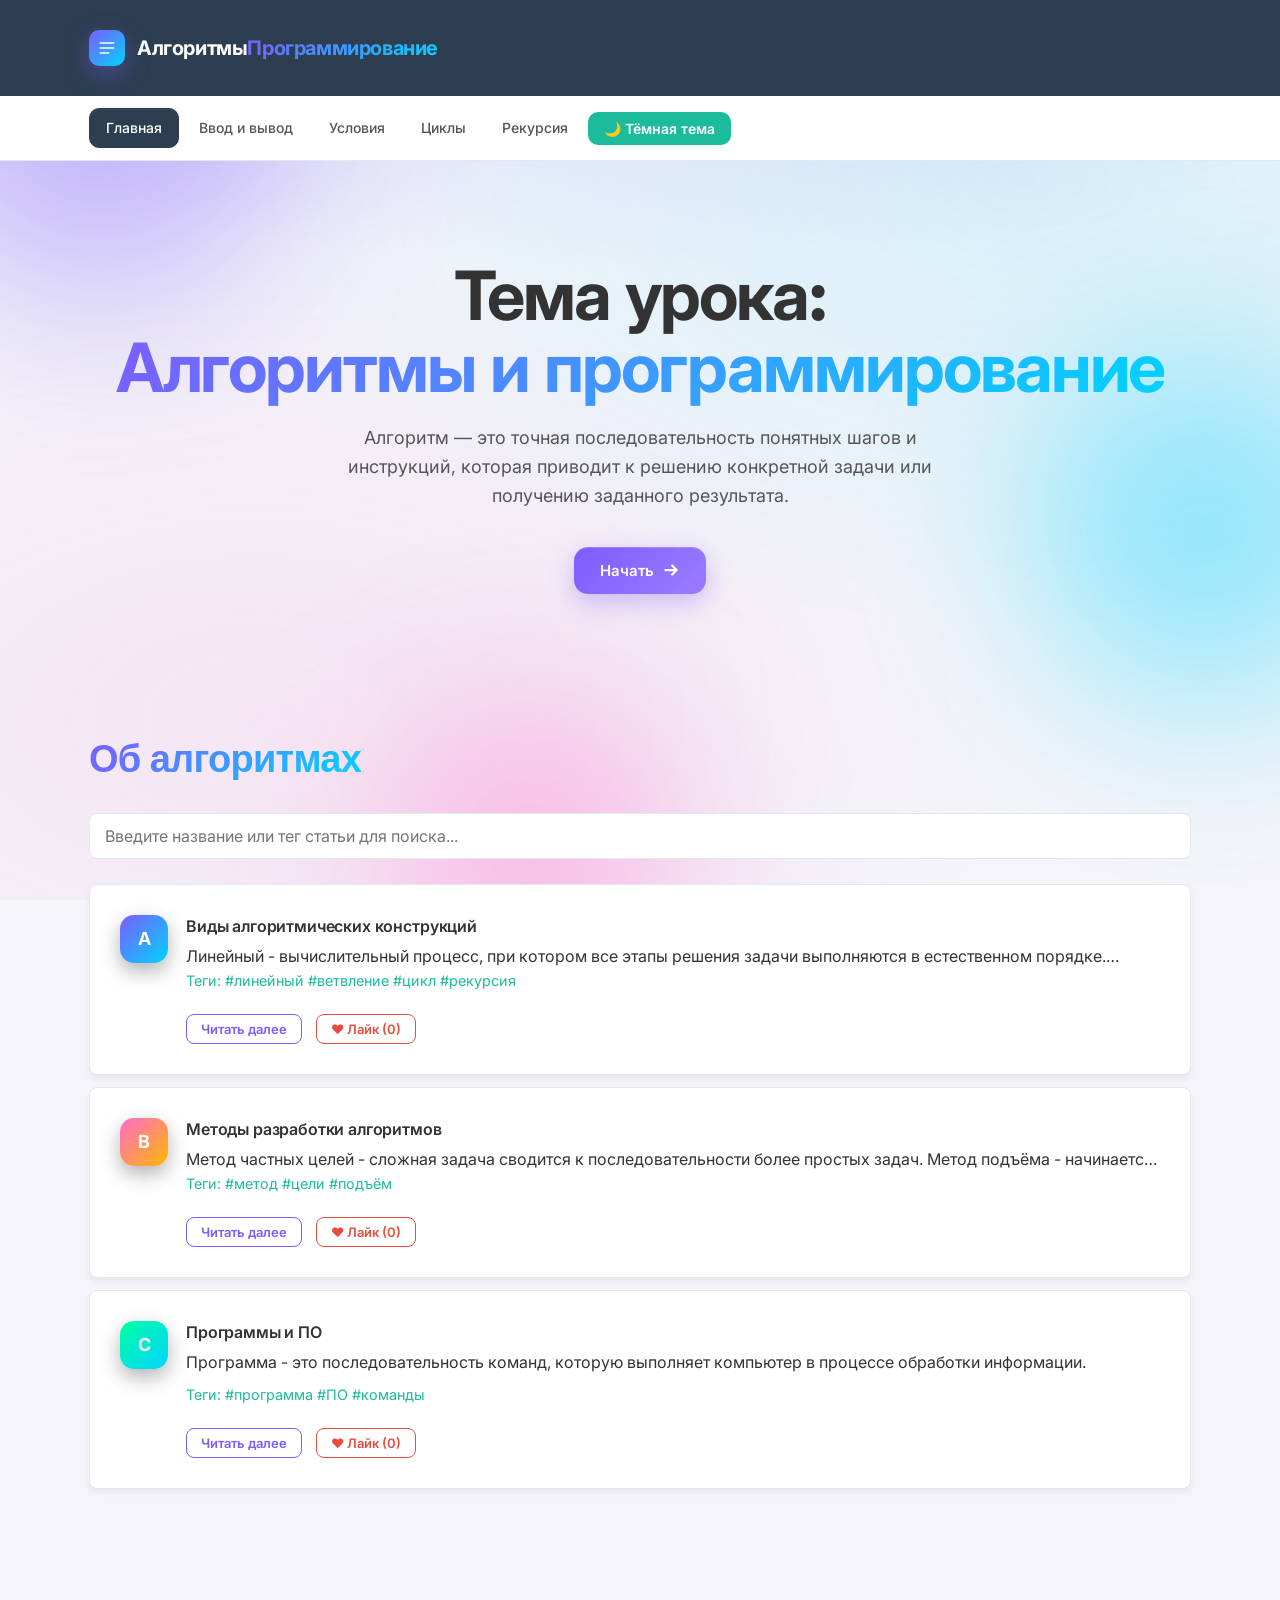
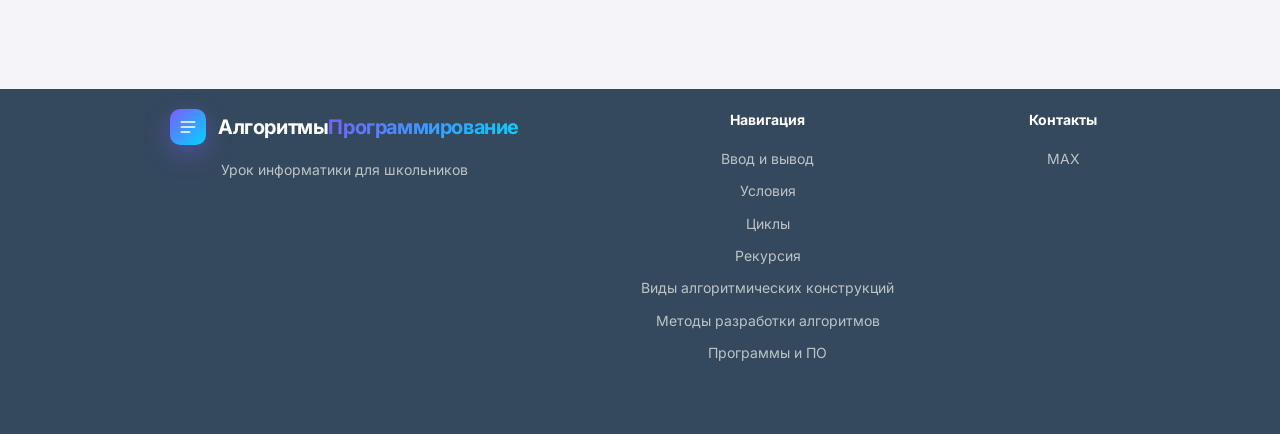
==== commit 5175a0d9: "Add files via upload" ====
--- a/index.html
+++ b/index.html
@@ -40,12 +40,13 @@
     <nav class="navigation">
         <div class="container nav-inner">
             <ul class="nav-menu">
-                <li><a href="index.html" class="nav-link active">Главная</a></li>
-                <li><a href="vvod.html" class="nav-link">Ввод и вывод</a></li>
-                <li><a href="yslovia.html" class="nav-link">Условия</a></li>
-                <li><a href="cicili.html" class="nav-link">Циклы</a></li>
-                <li><a href="recyrsia.html" class="nav-link">Рекурсия</a></li>
-            </ul>
+    <li><a href="index.html" class="nav-link active">Главная</a></li>
+    <li><a href="vvod.html" class="nav-link">Ввод и вывод</a></li>
+    <li><a href="yslovia.html" class="nav-link">Условия</a></li>
+    <li><a href="cicili.html" class="nav-link">Циклы</a></li>
+    <li><a href="recyrsia.html" class="nav-link">Рекурсия</a></li>
+    <li><button class="theme-btn" id="themeBtn">🌙 Тёмная тема</button></li>
+</ul>
         </div>
     </nav>
 
@@ -73,72 +74,20 @@
                     </button></form>
                 </div>
 
-
+</section>
             <!-- Обсуждения -->
             <section class="section">
                 <div class="section-head">
                     <h2 class="section-title"><span class="gradient-text">Об алгоритмах</span></h2>
                 </div>
 
-                <div class="discussions-list">
-                    <article class="discussion-item">
-                        <div class="avatar avatar-gradient-1">А</div>
-                        <div class="discussion-content">
-                            <div class="discussion-top">
-                                <h3><a href="vidi.html">Виды алгоритмических конструкций</a></h3>
-                            </div>
-                            <p>Линейный - вычислительный процесс, при
-                                котором все этапы решения задачи
-                                выполняются в естественном порядке следования
-                                записи этих этапов.
-                            </p>
-                            <p>Ветвящийся - вычислительный процесс, в котором
-                                выбор направления обработки информации зависит от
-                                исходных или промежуточных данных
-                            </p>
-                            <p>Циклический - вычислительный процесс, содержащий
-                                один или несколько циклов.
-                            </p>
-                            <p>Рекурсивный - вычислительный процесс, организованный
-                                таким образом, что в процессе обработки информации на каком-либо
-                                шаге он прямо или косвенно обращается сам к себе.
-                            </p>
-                            </p>
-                        </div>
-                    </article>
+                                <!-- Поле живого поиска -->
+                <div class="search-container">
+                    <input type="text" id="searchInput" placeholder="Введите название или тег статьи для поиска...">
+                </div>
 
-                    <article class="discussion-item">
-                        <div class="avatar avatar-gradient-2">B</div>
-                        <div class="discussion-content">
-                            <div class="discussion-top">
-                                <h3><a href="metodi.html">Методы разработки алгоритмов</a></h3>
-                            </div>
-                            <p>Метод частных целей - сложная задача сводится
-                                к последовательности более простых задач.
-                            </p>
-                            <p>Метод подъёма - начинается с принятия начального
-                                предположения или построения начального 
-                                решения задачи.
-                            </p>
-                        </div>
-                    </article>
-
-                    <article class="discussion-item">
-                        <div class="avatar avatar-gradient-3">C</div>
-                        <div class="discussion-content">
-                            <div class="discussion-top">
-                                <h3><a href="prog.html">Программы и ПО</a></h3>
-                            </div>
-                            <p>Программа - это последовательность команд,
-                                которую выполняет компьютер в процессе 
-                                обработки информации.
-                            </p>
-                        </div>
-                    </article>
-                </div>
-            </section>
-
-        </div>
+                <!-- В этот пустой контейнер JavaScript будет вставлять наши статьи -->
+                <div id="postsContainer" class="discussions-list"></div>
     </main>
 
     <!-- Подвал -->
@@ -173,9 +122,10 @@
                 <div class="footer-col">
                     <h4>Контакты</h4>
                     <ul>
-                        <li><a href="#">MAX</a></li>
+                         <li><a href="#">MAX</a></li>
                     </ul>
                 </div>
+            </div>
         </div>
     </footer>
 
@@ -206,5 +156,6 @@
 
         counters.forEach(c => observer.observe(c));
     </script>
+<script src="script.js"></script>
 </body>
 </html>
--- a/style.css
+++ b/style.css
@@ -22,9 +22,9 @@
   --surface-hover: rgba(255, 255, 255, 0.06);
   --border: rgba(255, 255, 255, 0.08);
   --border-hover: rgba(255, 255, 255, 0.15);
-  --text: #ffffff;
-  --text-muted: #8b8b9e;
-  --text-dim: #5a5a6e;
+  --text: #333333;
+  --text-muted: #555555;
+  --text-dim: #7f8c8d;
   --accent: #7c5cff;
   --accent-2: #00d4ff;
   --accent-3: #ff6bcb;
@@ -42,12 +42,8 @@
 body {
   font-family: 'Inter', -apple-system, BlinkMacSystemFont, "Segoe UI",
                Roboto, "Helvetica Neue", Arial, sans-serif;
-  background: var(--bg);
-  background-image:
-    radial-gradient(ellipse 80% 50% at 50% -20%, rgba(124, 92, 255, 0.22), transparent),
-    radial-gradient(ellipse 60% 50% at 80% 20%,  rgba(0, 212, 255, 0.12), transparent),
-    radial-gradient(ellipse 60% 50% at 20% 80%,  rgba(255, 107, 203, 0.10), transparent);
-  color: var(--text);
+  background-color: #f4f4f9;
+  color: #333333;
   line-height: 1.6;
   min-height: 100vh;
   overflow-x: hidden;
@@ -63,7 +59,7 @@
    4. КОНТЕЙНЕР
    ============================================================ */
 .container {
-  max-width: 1240px;
+  max-width: 1150px;
   margin: 0 auto;
   padding: 0 24px;
   position: relative;
@@ -114,14 +110,15 @@
    6. ШАПКА (тёмная)
    ============================================================ */
 .header {
-  position: sticky;
+  position: static;
   top: 0;
   z-index: 100;
-  padding: 16px 0;
-  background: rgba(10, 10, 15, 0.6);
+  padding: 30px 20px;
+  background-color: #2c3e50;
   backdrop-filter: blur(20px) saturate(180%);
   -webkit-backdrop-filter: blur(20px) saturate(180%);
-  border-bottom: 1px solid var(--border);
+  border-bottom: none;
+  color: #ffffff;
 }
 
 .header-inner {
@@ -229,10 +226,10 @@
   top: 69px;
   z-index: 90;
   padding: 12px 0;
-  background: rgba(10, 10, 15, 0.4);
+  background-color: #ffffff;
   backdrop-filter: blur(20px) saturate(180%);
   -webkit-backdrop-filter: blur(20px) saturate(180%);
-  border-bottom: 1px solid var(--border);
+  border-bottom: 1px solid #e2e8f0;
 }
 
 .nav-inner {
@@ -263,9 +260,9 @@
   background: var(--surface-hover);
 }
 .nav-link.active {
-  color: var(--text);
-  background: var(--surface);
-  border: 1px solid var(--border);
+  color: #ffffff;
+  background: #2c3e50;
+  border: 1px solid #2c3e50;
   box-shadow: inset 0 1px 0 rgba(255,255,255,0.05);
 }
 
@@ -584,10 +581,11 @@
 .discussion-item {
   display: flex;
   gap: 18px;
-  padding: 22px 24px;
-  background: var(--surface);
-  border: 1px solid var(--border);
-  border-radius: var(--radius-lg);
+  padding: 30px;
+  background-color: #ffffff;
+  border: 1px solid #e2e8f0;
+  border-radius: 8px;
+  box-shadow: 0 4px 6px rgba(0, 0, 0, 0.05);
   transition: all 0.3s cubic-bezier(0.4, 0, 0.2, 1);
   position: relative;
   overflow: hidden;
@@ -682,12 +680,14 @@
    14. ПОДВАЛ (тёмный)
    ============================================================ */
 .footer {
-  padding: 60px 0 30px;
-  background: rgba(255, 255, 255, 0.02);
-  border-top: 1px solid var(--border);
+  padding: 20px;
+  background-color: #34495e;
+  border-top: none;
   margin-top: 40px;
   position: relative;
   z-index: 1;
+  text-align: center;
+  color: #ffffff;
 }
 
 .foot-grid {
@@ -698,7 +698,7 @@
 }
 
 .foot-p {
-  color: var(--text-muted);
+  color: #bdc3c7;
   font-size: 14px;
   margin-top: 14px;
   max-width: 320px;
@@ -708,12 +708,12 @@
   font-size: 14px;
   font-weight: 700;
   margin-bottom: 16px;
-  color: var(--text);
+  color: #ffffff;
 }
 .foot-col a {
   display: block;
   font-size: 14px;
-  color: var(--text-muted);
+  color: #bdc3c7;
   margin-bottom: 10px;
   transition: color 0.2s;
 }
@@ -723,7 +723,7 @@
   padding-top: 24px;
   border-top: 1px solid var(--border);
   font-size: 13px;
-  color: var(--text-dim);
+  color: #95a5a6;
   text-align: center;
 }
 
@@ -743,14 +743,14 @@
 }
 
 .hint {
-  color: var(--text-muted);
+  color: #333333;
   font-size: 14px;
   text-align: center;
   max-width: 560px;
   margin: 0 auto 30px;
   line-height: 1.55;
 }
-.hint b { color: #fff; font-weight: 700; }
+.hint b { color: #2c3e50; font-weight: 700; }
 
 .game-wrap {
   display: flex;
@@ -768,14 +768,12 @@
   flex: 1 1 auto;
   min-width: 0;
   height: 200px;
-  background: rgba(255, 255, 255, 0.02);
-  border: 1px solid var(--border);
+  background: #ffffff;
+  border: 1px solid #cbd5e0;
   border-radius: 24px;
   overflow: hidden;
   touch-action: none;
-  box-shadow:
-    0 20px 60px rgba(0, 0, 0, 0.45),
-    inset 0 1px 0 rgba(255, 255, 255, 0.06);
+  box-shadow: 0 4px 12px rgba(0, 0, 0, 0.08);
 }
 .playground--sm { height: 200px; }   /* страница 1 */
 .playground--md { height: 250px; }   /* страница 2 */
@@ -798,8 +796,8 @@
   width: 130px;
   height: 130px;
   border-radius: 50%;
-  border: 2px dashed rgba(255, 255, 255, 0.22);
-  background: rgba(255, 255, 255, 0.02);
+  border: 2px dashed #7c5cff;
+  background: rgba(124, 92, 255, 0.06);
   display: flex;
   align-items: flex-end;
   justify-content: center;
@@ -830,8 +828,8 @@
 
 .zone.filled {
   border-style: solid;
-  border-color: rgba(255, 255, 255, 0.3);
-  background: rgba(255, 255, 255, 0.04);
+  border-color: #7c5cff;
+  background: rgba(124, 92, 255, 0.1);
 }
 .zone.filled span { color: var(--text-muted); }
 
@@ -846,10 +844,13 @@
   border: 2px solid rgba(255, 255, 255, 0.12);
   box-shadow: inset 0 0 24px rgba(255, 255, 255, 0.04);
   pointer-events: none;
+  outline: 3px solid #000000;
+  outline-offset: 2px;
   transition:
     background   0.5s cubic-bezier(0.4, 0, 0.2, 1),
     border-color 0.5s ease,
     box-shadow   0.5s ease;
+  
 }
 
 .indicator.win {
@@ -1340,7 +1341,7 @@
   .foot-grid  { grid-template-columns: 1fr 1fr; gap: 30px; }
 }
 
-@media (max-width: 720px) {
+@media (max-width: 768px) {
   .header-inner { flex-direction: column; gap: 12px; }
   .navigation   { top: 0; }
   .nav-inner    { flex-direction: column; align-items: stretch; }
@@ -1405,4 +1406,838 @@
   .classic-page .welcome-content h2 { font-size: 1.5rem; }
   .classic-page .welcome-content p { font-size: 1rem; }
   .classic-page .stat-number { font-size: 1.5rem; }
+}
+
+
+.zone::after {
+  content: 'Сюда';
+  font-size: 11px;
+  font-weight: 600;
+  letter-spacing: 0.1em;
+  text-transform: uppercase;
+  color: #7c5cff;
+}
+body .code-frame {
+  background: #1e1e2e;
+  border: 1px solid #2a2a40;
+}
+
+body .code-frame::before {
+  color: #8b8b9e;
+  border-bottom-color: #2a2a40;
+}
+/* ============================================================
+   Рамки кода — светлая тема
+   Перебивает инлайновые стили .code-frame в vvod/yslovia/cicili/recyrsia
+   ============================================================ */
+
+body .code-frame {
+  background: #ffffff;
+  border: 1px solid #e2e8f0;
+  box-shadow: 0 4px 12px rgba(0, 0, 0, 0.06);
+}
+
+body .code-frame::before {
+  color: #57606a;
+  border-bottom-color: #eaeef2;
+}
+
+body .code-frame pre {
+  color: #1f2328;
+}
+
+/* Ключевые слова */
+body .code-frame .kw,
+body .code-frame .jv-kw,
+body .code-frame .py-kw {
+  color: #8250df;
+}
+
+/* Типы данных */
+body .code-frame .type,
+body .code-frame .jv-type {
+  color: #0550ae;
+}
+
+/* Функции */
+body .code-frame .fn,
+body .code-frame .jv-fn,
+body .code-frame .py-fn {
+  color: #bf3989;
+}
+
+/* Строки */
+body .code-frame .str,
+body .code-frame .jv-str,
+body .code-frame .py-str {
+  color: #0a7d33;
+}
+
+/* Числа */
+body .code-frame .num,
+body .code-frame .jv-num,
+body .code-frame .py-num {
+  color: #953800;
+}
+
+/* Комментарии */
+body .code-frame .cmt,
+body .code-frame .jv-cmt,
+body .code-frame .py-cmt {
+  color: #6e7781;
+}
+
+/* Аннотации */
+body .code-frame .jv-ann {
+  color: #953800;
+}
+
+body .hint {
+  color: #333333;
+}
+body .hint b {
+  color: #2c3e50;
+}
+body .hint,
+body .hint b,
+body .hint strong {
+  color: #2c3e50 !important;
+}
+/* ============================================================
+   Заголовок и подпись на игровых страницах — светлая тема
+   ============================================================ */
+
+/* .title — убираем градиент, делаем обычный тёмный текст */
+body .title {
+  background: none;
+  -webkit-background-clip: initial;
+  background-clip: initial;
+  -webkit-text-fill-color: #1f2328;
+  color: #1f2328;
+}
+
+/* .hint — основной текст подписи */
+body .hint {
+  color: #333333;
+}
+
+/* .hint b — жирный акцент */
+body .hint b,
+body .hint strong {
+  color: #2c3e50;
+}
+
+body .loop-dot.done {
+  background: #00b894 !important;
+  border-color: #00b894 !important;
+  box-shadow: 0 0 22px rgba(0, 184, 148, 0.75) !important;
+}
+
+/* ============================================================
+   Точки-индикаторы циклов и рекурсии — светлая тема
+   ============================================================ */
+
+/* Обычное (неактивное) состояние — серый кружок */
+body .loop-dot {
+  background: #e2e8f0;
+  border: 2px solid #94a3b8;
+}
+
+/* Активное состояние — «горит» ярко-зелёным */
+body .loop-dot.done {
+  background: #00e59b;
+  border-color: #00e59b;
+  box-shadow:
+    0 0 12px rgba(0, 229, 155, 0.9),
+    0 0 24px rgba(0, 229, 155, 0.6),
+    0 0 48px rgba(0, 229, 155, 0.35),
+    inset 0 0 6px rgba(255, 255, 255, 0.7);
+  transform: scale(1.15);
+  animation: dotGlow 1.2s ease-in-out infinite;
+}
+
+/* Пульсация, чтобы «горело» заметнее */
+@keyframes dotGlow {
+  0%, 100% {
+    box-shadow:
+      0 0 12px rgba(0, 229, 155, 0.9),
+      0 0 24px rgba(0, 229, 155, 0.6),
+      0 0 48px rgba(0, 229, 155, 0.35),
+      inset 0 0 6px rgba(255, 255, 255, 0.7);
+  }
+  50% {
+    box-shadow:
+      0 0 20px rgba(0, 229, 155, 1),
+      0 0 40px rgba(0, 229, 155, 0.8),
+      0 0 80px rgba(0, 229, 155, 0.5),
+      inset 0 0 8px rgba(255, 255, 255, 0.9);
+  }
+}
+/* Финальный статус цикла и рекурсии — тёмные цвета на светлом фоне */
+body .loop-status.done {
+  color: #00b894;
+  font-weight: 700;
+}
+
+/* Отдельно для страницы рекурсии — если хотите красный, а не зелёный */
+body .loop-status.done.recursion {
+  color: #d63031;
+}
+body .loop-status.done {
+  color: #000000;
+  font-weight: 700;
+}
+/* Последние 3 страницы должны выглядеть лучше
+/* ============================================================
+   Страницы «Виды», «Методы», «Программы» — светлая тема
+   ============================================================ */
+
+/* --- Заголовки: убираем градиент-transparent --- */
+body .lesson-title {
+  background: none;
+  -webkit-background-clip: initial;
+  background-clip: initial;
+  -webkit-text-fill-color: #1f2328;
+  color: #1f2328;
+  text-align: center;
+}
+body .vidi-text h2 .accent {
+  background: none;
+  -webkit-background-clip: initial;
+  background-clip: initial;
+  -webkit-text-fill-color: #7c5cff;
+  color: #7c5cff;
+}
+body .definition p b {
+  background: none;
+  -webkit-background-clip: initial;
+  background-clip: initial;
+  -webkit-text-fill-color: #7c5cff;
+  color: #7c5cff;
+}
+
+/* --- Подзаголовок и обычный текст --- */
+body .lesson-subtitle,
+body .vidi-text p,
+body .vidi-text ul li,
+body .summary p,
+body .rec-caption,
+body .dp-caption,
+body .definition p {
+  color: #444444;
+}
+
+/* --- Карточки секций --- */
+body .vidi-section,
+body .compare {
+  background: #ffffff;
+  border: 1px solid #e2e8f0;
+  box-shadow: 0 4px 12px rgba(0, 0, 0, 0.05);
+}
+
+/* --- Итоговые блоки --- */
+body .summary {
+  background: #f1f5f9;
+  border: 1px solid #e2e8f0;
+}
+body .summary h3 {
+  color: #1f2328;
+}
+body .definition {
+  background: #f8fafc;
+  border: 1px solid #e2e8f0;
+  box-shadow: 0 4px 12px rgba(0, 0, 0, 0.05);
+}
+body .definition p {
+  color: #1f2328;
+}
+
+/* --- Таблица сравнения --- */
+body .compare h3 { color: #1f2328; }
+body .compare th { color: #64748b; border-bottom-color: #e2e8f0; }
+body .compare td { color: #1f2328; border-bottom-color: #e2e8f0; }
+
+/* ============================================================
+   Схемы — универсальный светлый стиль
+   ============================================================ */
+
+/* Общие «коробочки» — светлый фон, серая рамка, тёмный текст */
+body .flow .node,
+body .dac .top,
+body .dac .mid,
+body .dac .small,
+body .greedy-item,
+body .brute-row,
+body .cmd,
+body .sw-group,
+body .compile-flow .step,
+body .role {
+  background: #f8fafc;
+  border-color: #cbd5e1;
+  color: #1f2328;
+}
+
+/* Ромб (условие) — голубой акцент */
+body .flow .node.diamond {
+  background: #ecfeff;
+  border-color: #22d3ee;
+  color: #1f2328;
+}
+
+/* «Выбранный» пункт в жадном */
+body .greedy-item.chosen {
+  background: #ecfdf5;
+  border-color: #10b981;
+  box-shadow: 0 4px 12px rgba(16, 185, 129, 0.15);
+}
+body .greedy-item .val { color: #b45309; }
+body .greedy-item.chosen .val { color: #047857; }
+
+/* Ячейки динамического программирования */
+body .dp-cell {
+  background: #fdf2f8;
+  border-color: #f9a8d4;
+  color: #1f2328;
+}
+body .dp-cell.base {
+  background: #ecfeff;
+  border-color: #22d3ee;
+  color: #0e7490;
+}
+body .dp-cell.result {
+  background: #ecfdf5;
+  border-color: #10b981;
+  color: #047857;
+  box-shadow: 0 4px 12px rgba(16, 185, 129, 0.2);
+}
+
+/* Пункт «выиграл» в переборе */
+body .brute-row.win {
+  background: #ecfdf5;
+  border-color: #10b981;
+  color: #047857;
+}
+body .brute-row .num {
+  background: #e2e8f0;
+  color: #1f2328;
+}
+body .brute-row.win .num {
+  background: #a7f3d0;
+  color: #047857;
+}
+
+/* Рекурсивная «матрёшка» */
+body .rec-item {
+  background: #fdf2f8;
+  border-color: #f9a8d4;
+  color: #1f2328;
+  box-shadow: 0 4px 12px rgba(255, 107, 203, 0.08);
+}
+body .rec-item.level-3 {
+  background: #ecfdf5;
+  border-color: #6ee7b7;
+}
+body .rec-item.level-4 {
+  background: #ecfeff;
+  border-color: #67e8f9;
+}
+
+/* Стрелки во flow-схемах */
+body .flow .arrow {
+  background: #94a3b8;
+}
+body .flow .arrow::after {
+  border-top-color: #94a3b8;
+}
+body .branch-row .branch .label {
+  color: #475569;
+}
+body .cmd + .cmd::before {
+  background: #94a3b8;
+}
+
+/* Метка цикла */
+body .loop-back {
+  color: #047857;
+  text-shadow: 0 0 8px rgba(16, 185, 129, 0.4);
+}
+body .loop-label {
+  color: #047857;
+  border-color: #6ee7b7;
+  background: #ecfdf5;
+}
+
+/* Иерархия ПО (prog.html) */
+body .sw-group.system {
+  background: #ede9ff;
+  border-color: #7c5cff;
+}
+body .sw-group.system .title { color: #5b3fd6; }
+
+body .sw-group.app {
+  background: #ecfeff;
+  border-color: #22d3ee;
+}
+body .sw-group.app .title { color: #0e7490; }
+
+body .sw-group.tools {
+  background: #fef9e7;
+  border-color: #f59e0b;
+}
+body .sw-group.tools .title { color: #b45309; }
+
+body .sw-group .items span {
+  background: #ffffff;
+  color: #1f2328;
+}
+
+/* Компиляция (prog.html) */
+body .compile-flow .step.code {
+  background: #ede9ff;
+  border-color: #7c5cff;
+  color: #1f2328;
+}
+body .compile-flow .step.exe {
+  background: #ecfdf5;
+  border-color: #10b981;
+  color: #047857;
+  box-shadow: 0 4px 12px rgba(16, 185, 129, 0.15);
+}
+body .compile-flow .arr { color: #94a3b8; }
+
+/* Роли ПО (prog.html) */
+body .role {
+  background: #fdf2f8;
+  border-color: #f9a8d4;
+}
+body .role .name { color: #1f2328; }
+body .role .desc { color: #475569; }
+
+/* Команды (prog.html) */
+body .cmd .idx {
+  background: #ede9ff;
+  color: #5b3fd6;
+}
+
+/* Маркеры в списках */
+body .vidi-text ul li::before {
+  background: #7c5cff;
+  box-shadow: 0 0 6px rgba(124, 92, 255, 0.35);
+}
+
+/* ============================================================
+   Этап 5 ПЗ2: aside и подвал
+   ============================================================ */
+aside {
+  background-color: #eef2f3;
+  padding: 25px;
+  border-radius: 8px;
+  border-left: 6px solid #2c3e50;
+  margin-top: 40px;
+}
+aside h3 {
+  color: #2c3e50;
+  margin-bottom: 10px;
+}
+aside p {
+  font-size: 0.95rem;
+  margin-bottom: 15px;
+  color: #555555;
+}
+
+.footer-grid {
+  display: grid;
+  grid-template-columns: 2fr 1fr 1fr;
+  gap: 40px;
+  margin-bottom: 40px;
+}
+.footer-brand .logo { justify-content: center; }
+.footer-brand p {
+  color: #bdc3c7;
+  font-size: 14px;
+  margin-top: 14px;
+}
+.footer-col h4 {
+  font-size: 14px;
+  font-weight: 700;
+  margin-bottom: 16px;
+  color: #ffffff;
+}
+.footer-col a {
+  display: block;
+  font-size: 14px;
+  color: #bdc3c7;
+  margin-bottom: 10px;
+  transition: color 0.2s;
+}
+.footer-col a:hover { color: #9b7cff; }
+
+/* ============================================================
+   ПЗ3: Двухколоночная сетка Flexbox (только для index.html)
+   ============================================================ */
+
+.main > .container:has(> aside) {
+  display: flex;
+  flex-wrap: wrap;
+  gap: 30px;
+  align-items: flex-start;
+}
+
+/* Hero — на всю ширину над колонками */
+.main > .container:has(> aside) > .hero {
+  flex: 0 0 100%;
+}
+
+/* Левая колонка со статьями — 70% */
+.main > .container:has(> aside) > .section {
+  flex: 7;
+  min-width: 0;
+}
+
+/* Правая колонка — сайдбар — 30% */
+.main > .container:has(> aside) > aside {
+  flex: 3;
+  min-width: 0;
+  margin-top: 0;
+}
+
+/* Адаптив: до 768px — одна колонка */
+@media (max-width: 768px) {
+  .main > .container:has(> aside) {
+    flex-direction: column;
+    gap: 20px;
+  }
+  .main > .container:has(> aside) > .section,
+  .main > .container:has(> aside) > aside {
+    flex: none;
+    width: 100%;
+  }
+}
+/* ============================================================
+   ПР4: Кнопки, обрезка текста, тёмная тема
+   ============================================================ */
+
+/* ---------- Кнопка переключения темы ---------- */
+.theme-btn {
+  display: inline-block;
+  padding: 8px 16px;
+  font-family: inherit;
+  font-size: 14px;
+  font-weight: 600;
+  color: #ffffff;
+  background: #1abc9c;
+  border: none;
+  border-radius: 10px;
+  cursor: pointer;
+  transition: background 0.3s ease, transform 0.2s ease;
+  white-space: nowrap;
+}
+.theme-btn:hover {
+  background: #16a085;
+  transform: translateY(-1px);
+}
+
+/* ---------- Кнопка «Читать далее» ---------- */
+.read-more-btn {
+  display: inline-block;
+  margin-top: 12px;
+  margin-right: 10px;
+  padding: 6px 14px;
+  font-family: inherit;
+  font-size: 13px;
+  font-weight: 600;
+  color: #7c5cff;
+  background: transparent;
+  border: 1px solid #7c5cff;
+  border-radius: 8px;
+  cursor: pointer;
+  transition: all 0.25s ease;
+}
+.read-more-btn:hover {
+  background: #7c5cff;
+  color: #ffffff;
+}
+
+/* ---------- Кнопка «Лайк» ---------- */
+.like-btn {
+  display: inline-block;
+  margin-top: 12px;
+  padding: 6px 14px;
+  font-family: inherit;
+  font-size: 13px;
+  font-weight: 600;
+  color: #e74c3c;
+  background: transparent;
+  border: 1px solid #e74c3c;
+  border-radius: 8px;
+  cursor: pointer;
+  transition: all 0.25s ease;
+}
+.like-btn:hover {
+  background: #fef2f2;
+}
+
+/* ---------- Обрезка текста в свёрнутом виде ---------- */
+.article-text p {
+  margin-bottom: 8px;
+  line-height: 1.6;
+}
+.article-text.short {
+  display: -webkit-box;
+  -webkit-line-clamp: 1;
+  -webkit-box-orient: vertical;
+  overflow: hidden;
+}
+
+/* ============================================================
+   ТЁМНАЯ ТЕМА (body.dark-theme)
+   ============================================================ */
+
+body.dark-theme {
+  background-color: #1a1a2e;
+  color: #e2e8f0;
+}
+
+/* Шапка и навигация */
+body.dark-theme .header {
+  background-color: #161625;
+  color: #ffffff;
+}
+body.dark-theme .navigation {
+  background-color: #1e1e30;
+  border-bottom-color: #2a2a40;
+}
+body.dark-theme .nav-link {
+  color: #b8b8c8;
+}
+body.dark-theme .nav-link:hover {
+  color: #ffffff;
+  background: rgba(255, 255, 255, 0.06);
+}
+body.dark-theme .nav-link.active {
+  background: #7c5cff;
+  border-color: #7c5cff;
+  color: #ffffff;
+}
+
+/* Кнопка темы в тёмной теме */
+body.dark-theme .theme-btn {
+  background: #f59e0b;
+  color: #1a1a2e;
+}
+body.dark-theme .theme-btn:hover {
+  background: #d97706;
+}
+
+/* Hero и заголовки */
+body.dark-theme .hero-title,
+body.dark-theme .section-title {
+  color: #ffffff;
+}
+body.dark-theme .hero-subtitle {
+  color: #b8b8c8;
+}
+
+/* Карточки статей */
+body.dark-theme .discussion-item {
+  background-color: #22223b;
+  border-color: #4a4e69;
+  box-shadow: 0 4px 12px rgba(0, 0, 0, 0.4);
+}
+body.dark-theme .discussion-item:hover {
+  background-color: #2a2a4a;
+  border-color: #5a5e79;
+}
+body.dark-theme .discussion-top h3,
+body.dark-theme .discussion-top h3 a {
+  color: #ffffff;
+}
+body.dark-theme .discussion-top h3 a:hover {
+  color: #00d4ff;
+}
+body.dark-theme .discussion-content p {
+  color: #c8c8d8;
+}
+
+/* Сайдбар */
+body.dark-theme aside {
+  background-color: #4a4e69;
+  color: #e2e8f0;
+  border-left-color: #1abc9c;
+}
+body.dark-theme aside h3 {
+  color: #ffffff;
+}
+body.dark-theme aside p {
+  color: #d8d8e8;
+}
+
+/* Кнопки в тёмной теме */
+body.dark-theme .read-more-btn {
+  color: #a78bfa;
+  border-color: #a78bfa;
+}
+body.dark-theme .read-more-btn:hover {
+  background: #a78bfa;
+  color: #1a1a2e;
+}
+body.dark-theme .like-btn {
+  color: #f87171;
+  border-color: #f87171;
+}
+body.dark-theme .like-btn:hover {
+  background: rgba(248, 113, 113, 0.15);
+}
+
+/* Игровые страницы — заголовок и подписи */
+body.dark-theme .hint,
+body.dark-theme .hint b,
+body.dark-theme .hint strong {
+  color: #e2e8f0 !important;
+}
+body.dark-theme .title {
+  background: none;
+  -webkit-text-fill-color: #ffffff;
+  color: #ffffff;
+}
+
+/* Внутренние страницы (виды/методы/программы) */
+body.dark-theme .lesson-title {
+  background: none;
+  -webkit-text-fill-color: #ffffff;
+  color: #ffffff;
+}
+body.dark-theme .lesson-subtitle,
+body.dark-theme .vidi-text p,
+body.dark-theme .vidi-text ul li,
+body.dark-theme .summary p,
+body.dark-theme .definition p {
+  color: #b8b8c8;
+}
+body.dark-theme .vidi-section,
+body.dark-theme .compare,
+body.dark-theme .summary,
+body.dark-theme .definition {
+  background: #22223b;
+  border-color: #4a4e69;
+}
+body.dark-theme .summary h3,
+body.dark-theme .compare h3,
+body.dark-theme .vidi-text h2 {
+  color: #ffffff;
+}
+body.dark-theme .compare th {
+  color: #a8a8b8;
+  border-bottom-color: #4a4e69;
+}
+body.dark-theme .compare td {
+  color: #d8d8e8;
+  border-bottom-color: #4a4e69;
+}
+
+/* Код — в тёмной теме тоже тёмный, но с другим акцентом */
+body.dark-theme .code-frame {
+  background: #0f0f1a;
+  border-color: #2a2a40;
+}
+body.dark-theme .code-frame pre {
+  color: #e0e0f0;
+}
+body.dark-theme .code-frame::before {
+  color: #8b8b9e;
+  border-bottom-color: #2a2a40;
+}
+body.dark-theme .code-frame .kw,
+body.dark-theme .code-frame .jv-kw,
+body.dark-theme .code-frame .py-kw {
+  color: #b388ff;
+}
+body.dark-theme .code-frame .type,
+body.dark-theme .code-frame .jv-type {
+  color: #4fc3f7;
+}
+body.dark-theme .code-frame .fn,
+body.dark-theme .code-frame .jv-fn,
+body.dark-theme .code-frame .py-fn {
+  color: #ff79c6;
+}
+body.dark-theme .code-frame .str,
+body.dark-theme .code-frame .jv-str,
+body.dark-theme .code-frame .py-str {
+  color: #50fa7b;
+}
+body.dark-theme .code-frame .num,
+body.dark-theme .code-frame .jv-num,
+body.dark-theme .code-frame .py-num {
+  color: #ffb86c;
+}
+body.dark-theme .code-frame .cmt,
+body.dark-theme .code-frame .jv-cmt,
+body.dark-theme .code-frame .py-cmt {
+  color: #8b8b9e;
+}
+
+/* Игровое поле и точки-индикаторы */
+body.dark-theme .playground {
+  background: #1a1a2e;
+  border-color: #4a4e69;
+}
+body.dark-theme .loop-dot {
+  background: #2a2a40;
+  border-color: #4a4e69;
+}
+body.dark-theme .loop-dot.done {
+  background: #00e59b !important;
+  border-color: #00e59b !important;
+}
+body.dark-theme .loop-status.done {
+  color: #ffffff;
+}
+
+/* ============================================================
+   ПР5: Живой поиск
+   ============================================================ */
+.search-container {
+  margin-bottom: 25px;
+}
+
+#searchInput {
+  width: 100%;
+  padding: 12px 15px;
+  font-size: 1rem;
+  font-family: inherit;
+  border: 1px solid #e2e8f0;
+  border-radius: 8px;
+  outline: none;
+  transition: all 0.3s ease;
+  background-color: #ffffff;
+  color: #333333;
+}
+
+#searchInput:focus {
+  border-color: #7c5cff;
+  box-shadow: 0 0 0 3px rgba(124, 92, 255, 0.15);
+}
+
+/* Тёмная тема для инпута */
+body.dark-theme #searchInput {
+  background-color: #22223b;
+  color: #ffffff;
+  border-color: #4a4e69;
+}
+
+body.dark-theme #searchInput:focus {
+  border-color: #7c5cff;
+}
+
+/* Сообщение "Ничего не найдено" */
+.no-results {
+  text-align: center;
+  color: #555555;
+  font-size: 1.1rem;
+  padding: 30px 0;
+  font-weight: 500;
+}
+body.dark-theme .no-results {
+  color: #b8b8c8;
 }
